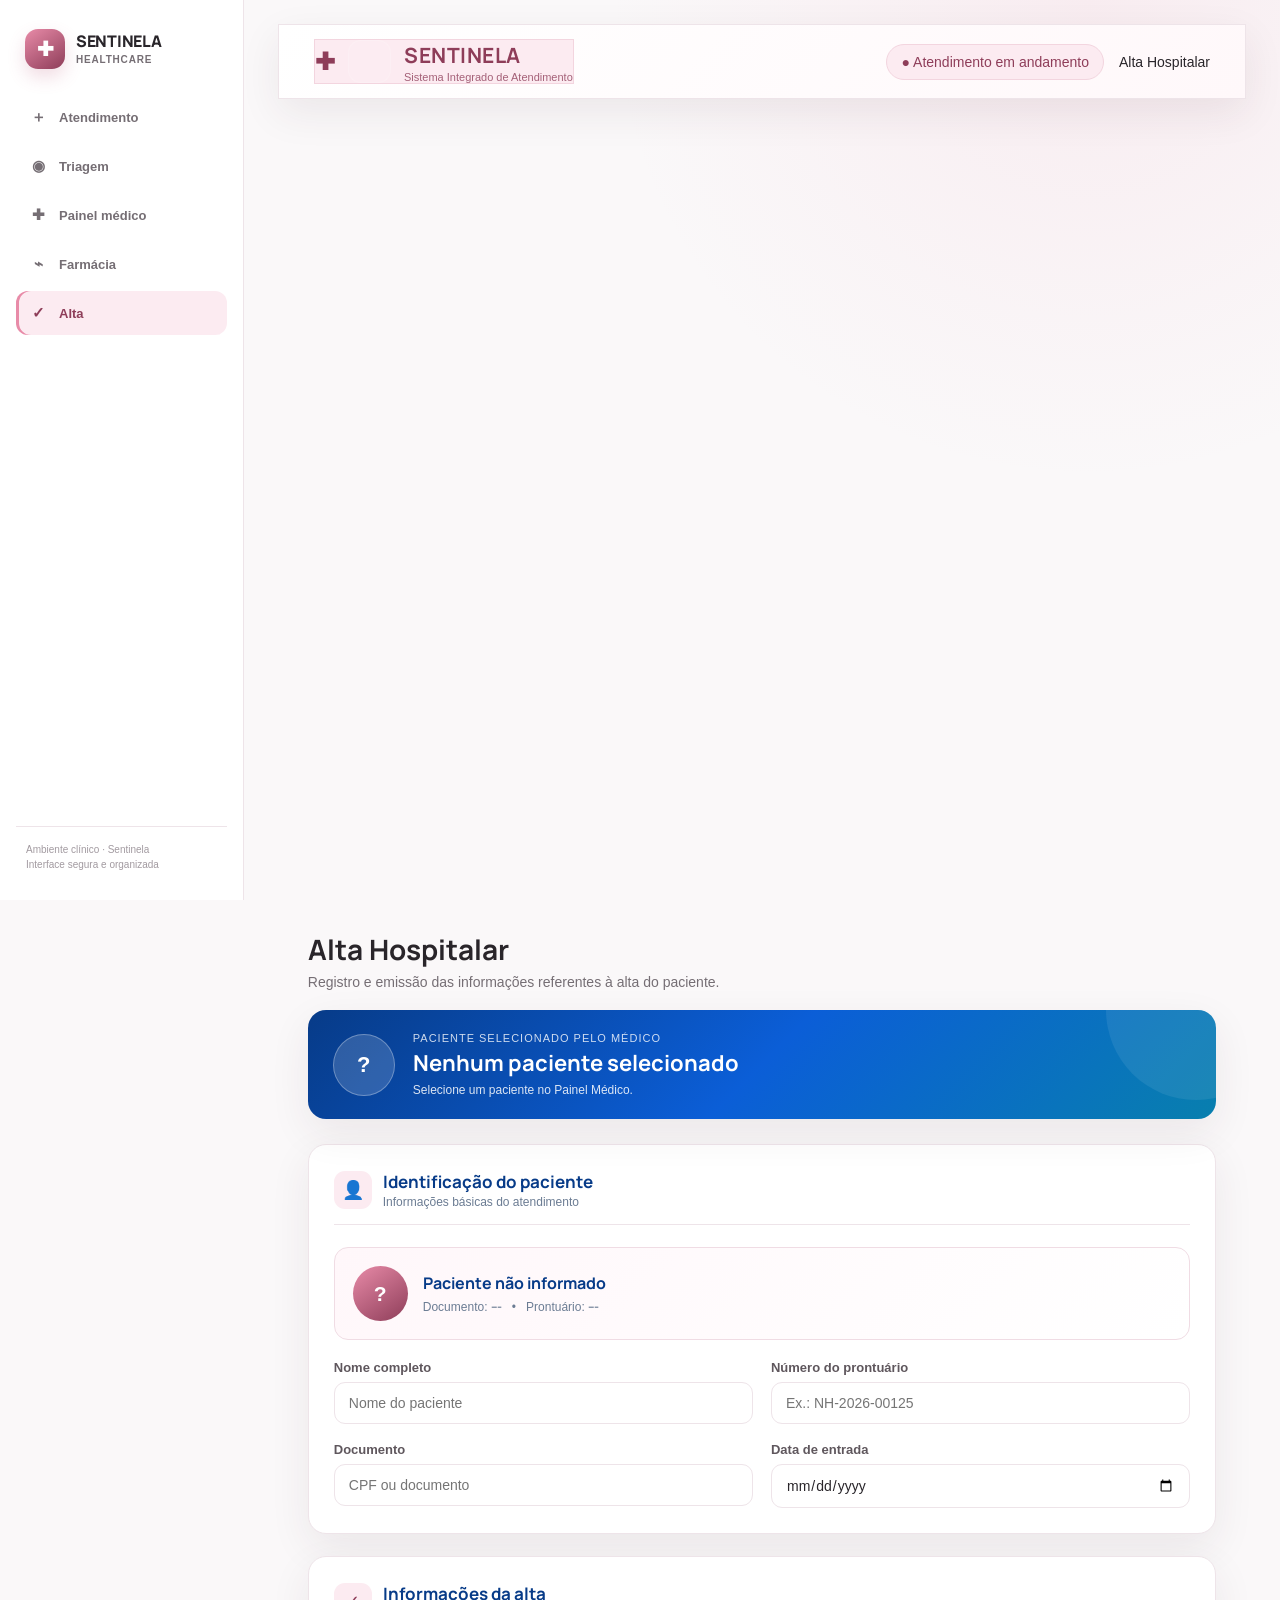
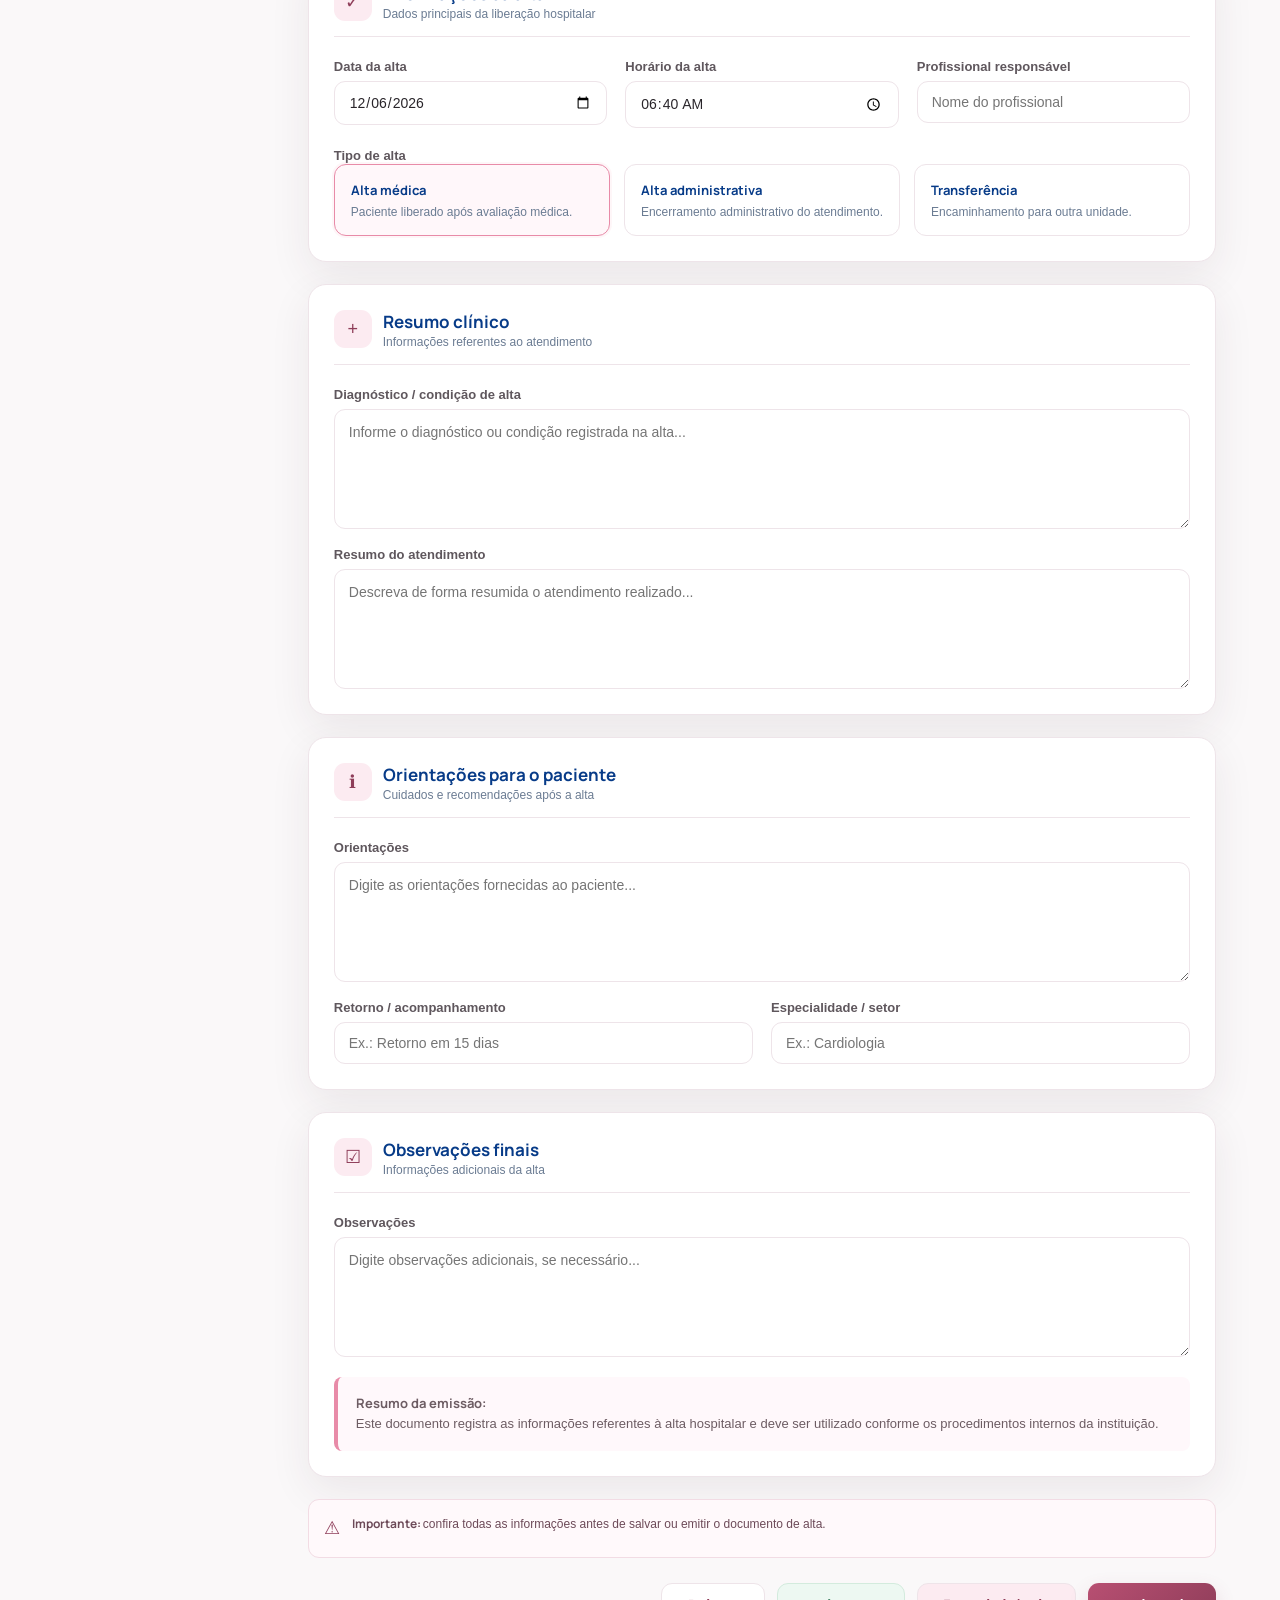
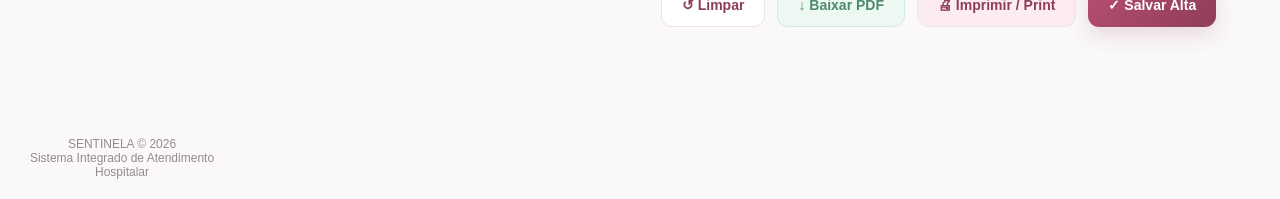
==== sentinela-main/frontend/alta.html @ 38ac0019 "Add files via upload" ====
<!DOCTYPE html>
<html lang="pt-BR">

<head>
  <meta charset="UTF-8">
  <meta name="viewport" content="width=device-width, initial-scale=1.0">

  <title>SENTINELA | Alta</title>

  <style>

    * {
      margin: 0;
      padding: 0;
      box-sizing: border-box;
      font-family: "Inter", "Segoe UI", Arial, sans-serif;
    }

    :root {
      --azul: #0b5ed7;
      --azul-escuro: #073b88;
      --azul-claro: #eaf3ff;
      --ciano: #14b8d4;
      --verde: #16a36a;
      --vermelho: #dc3545;
      --fundo: #f4f8fc;
      --branco: #ffffff;
      --texto: #243447;
      --cinza: #6b7c93;
      --borda: #dce6f0;
    }


    body {
      min-height: 100vh;
      background: var(--fundo);
      color: var(--texto);
    }


    /* =========================
       HEADER
    ========================= */

    header {

      height: 75px;

      background:
        linear-gradient(
          135deg,
          var(--azul-escuro),
          var(--azul),
          #087fae
        );

      color: white;

      display: flex;

      align-items: center;

      justify-content: space-between;

      padding: 0 35px;

      box-shadow:
        0 4px 15px
        rgba(7, 59, 136, 0.20);
    }


    .logo {

      display: flex;

      align-items: center;

      gap: 13px;
    }


    .logo-icon {

      width: 43px;
      height: 43px;

      border-radius: 13px;

      background:
        rgba(255,255,255,0.16);

      display: flex;

      align-items: center;

      justify-content: center;

      font-size: 24px;

      font-weight: bold;

      border:
        1px solid
        rgba(255,255,255,0.3);
    }


    .logo h1 {

      font-size: 21px;

      letter-spacing: .5px;
    }


    .logo span {

      display: block;

      font-size: 11px;

      opacity: .8;

      margin-top: 2px;
    }


    .header-info {

      display: flex;

      align-items: center;

      gap: 15px;

      font-size: 14px;
    }


    .status {

      background:
        rgba(255,255,255,.14);

      padding:
        9px 14px;

      border-radius: 20px;

      border:
        1px solid
        rgba(255,255,255,.2);
    }


    /* =========================
       CONTAINER
    ========================= */

    .container {

      max-width: 1250px;

      margin: 35px auto;

      padding: 0 25px;
    }


    .page-title {

      margin-bottom: 20px;
    }


    .page-title h2 {

      font-size: 28px;

      color:
        var(--azul-escuro);

      margin-bottom: 6px;
    }


    .page-title p {

      color:
        var(--cinza);

      font-size: 14px;
    }


    /* =========================
       PACIENTE SELECIONADO
    ========================= */

    .paciente-selecionado {

      position: relative;

      background:
        linear-gradient(
          135deg,
          var(--azul-escuro),
          var(--azul),
          #087fae
        );

      color: white;

      border-radius: 18px;

      padding: 22px 25px;

      margin-bottom: 25px;

      display: flex;

      align-items: center;

      gap: 18px;

      overflow: hidden;

      box-shadow:
        0 10px 25px
        rgba(7,59,136,.16);
    }


    .paciente-selecionado::after {

      content: "";

      position: absolute;

      width: 180px;
      height: 180px;

      right: -70px;
      top: -90px;

      border-radius: 50%;

      background:
        rgba(255,255,255,.08);
    }


    .paciente-avatar {

      position: relative;

      z-index: 2;

      width: 62px;
      height: 62px;

      flex-shrink: 0;

      border-radius: 50%;

      background:
        rgba(255,255,255,.16);

      border:
        1px solid
        rgba(255,255,255,.3);

      display: flex;

      align-items: center;

      justify-content: center;

      font-size: 22px;

      font-weight: 800;
    }


    .paciente-selecionado-info {

      position: relative;

      z-index: 2;
    }


    .paciente-selecionado-info small {

      display: block;

      font-size: 11px;

      text-transform: uppercase;

      letter-spacing: 1px;

      opacity: .8;

      margin-bottom: 4px;
    }


    .paciente-selecionado-info h3 {

      font-size: 22px;

      margin-bottom: 5px;
    }


    .paciente-selecionado-info p {

      font-size: 12px;

      opacity: .85;
    }


    /* =========================
       CARDS
    ========================= */

    .card {

      background:
        var(--branco);

      border-radius: 18px;

      padding: 25px;

      margin-bottom: 22px;

      border:
        1px solid
        var(--borda);

      box-shadow:
        0 8px 25px
        rgba(30, 80, 130, 0.07);
    }


    .card-title {

      display: flex;

      align-items: center;

      gap: 11px;

      margin-bottom: 22px;

      padding-bottom: 15px;

      border-bottom:
        1px solid
        var(--borda);
    }


    .card-title-icon {

      width: 38px;
      height: 38px;

      border-radius: 11px;

      background:
        var(--azul-claro);

      color:
        var(--azul);

      display: flex;

      align-items: center;

      justify-content: center;

      font-size: 18px;
    }


    .card-title h3 {

      font-size: 17px;

      color:
        var(--azul-escuro);
    }


    .card-title p {

      color:
        var(--cinza);

      font-size: 12px;

      margin-top: 2px;
    }


    /* =========================
       GRID
    ========================= */

    .grid {

      display: grid;

      grid-template-columns:
        repeat(2, 1fr);

      gap: 18px;
    }


    .grid-3 {

      display: grid;

      grid-template-columns:
        repeat(3, 1fr);

      gap: 18px;
    }


    .campo {

      display: flex;

      flex-direction: column;

      gap: 7px;
    }


    .campo.full {

      grid-column:
        1 / -1;
    }


    label {

      font-size: 13px;

      font-weight: 600;

      color:
        #40566d;
    }


    input,
    select,
    textarea {

      width: 100%;

      border:
        1px solid
        var(--borda);

      border-radius: 10px;

      padding:
        12px 14px;

      outline: none;

      font-size: 14px;

      color:
        var(--texto);

      background:
        #fbfdff;

      transition: .2s;
    }


    input:focus,
    select:focus,
    textarea:focus {

      border-color:
        var(--azul);

      box-shadow:
        0 0 0 3px
        rgba(11,94,215,.10);

      background:
        white;
    }


    textarea {

      resize: vertical;

      min-height: 120px;

      line-height: 1.5;
    }


    /* =========================
       IDENTIFICAÇÃO
    ========================= */

    .patient-highlight {

      background:
        linear-gradient(
          135deg,
          #f0f7ff,
          #f8fcff
        );

      border:
        1px solid
        #d8eaff;

      border-radius: 14px;

      padding: 18px;

      display: flex;

      align-items: center;

      gap: 15px;

      margin-bottom: 20px;
    }


    .patient-avatar {

      width: 55px;
      height: 55px;

      border-radius: 50%;

      background:
        linear-gradient(
          135deg,
          var(--azul),
          var(--ciano)
        );

      color: white;

      display: flex;

      align-items: center;

      justify-content: center;

      font-size: 21px;

      font-weight: bold;

      flex-shrink: 0;
    }


    .patient-info h4 {

      color:
        var(--azul-escuro);

      font-size: 16px;

      margin-bottom: 3px;
    }


    .patient-info span {

      color:
        var(--cinza);

      font-size: 12px;
    }


    /* =========================
       TIPO DE ALTA
    ========================= */

    .alta-options {

      display: grid;

      grid-template-columns:
        repeat(3, 1fr);

      gap: 14px;
    }


    .alta-option {

      position: relative;
    }


    .alta-option input {

      display: none;
    }


    .alta-option label {

      display: block;

      border:
        1px solid
        var(--borda);

      border-radius: 12px;

      padding: 16px;

      cursor: pointer;

      transition: .2s;

      background: white;
    }


    .alta-option label strong {

      display: block;

      color:
        var(--azul-escuro);

      margin-bottom: 5px;
    }


    .alta-option label span {

      font-size: 12px;

      color:
        var(--cinza);

      font-weight: normal;
    }


    .alta-option input:checked + label {

      border-color:
        var(--azul);

      background:
        var(--azul-claro);

      box-shadow:
        0 0 0 2px
        rgba(11,94,215,.08);
    }


    /* =========================
       RESUMO
    ========================= */

    .resumo-box {

      background:
        #f8fbff;

      border-left:
        4px solid
        var(--ciano);

      padding:
        16px 18px;

      border-radius: 8px;

      margin-top: 20px;

      color:
        #52677c;

      font-size: 13px;

      line-height: 1.6;
    }


    /* =========================
       BOTÕES
    ========================= */

    .acoes {

      display: flex;

      justify-content: flex-end;

      gap: 12px;

      margin-top: 25px;

      margin-bottom: 40px;
    }


    button {

      border: none;

      cursor: pointer;

      border-radius: 10px;

      padding:
        13px 20px;

      font-size: 14px;

      font-weight: 600;

      transition: .2s;

      display: flex;

      align-items: center;

      gap: 8px;
    }


    button:hover {

      transform:
        translateY(-1px);
    }


    .btn-secondary {

      background:
        white;

      color:
        var(--azul-escuro);

      border:
        1px solid
        var(--borda);
    }


    .btn-pdf {

      background:
        #eaf8f2;

      color:
        var(--verde);

      border:
        1px solid
        #cceede;
    }


    .btn-print {

      background:
        #eef6ff;

      color:
        var(--azul);

      border:
        1px solid
        #d6e8ff;
    }


    .btn-save {

      background:
        linear-gradient(
          135deg,
          var(--azul),
          var(--azul-escuro)
        );

      color:
        white;

      box-shadow:
        0 5px 15px
        rgba(11,94,215,.2);
    }


    /* =========================
       AVISO
    ========================= */

    .aviso {

      display: flex;

      align-items: flex-start;

      gap: 12px;

      background:
        #fff9e8;

      border:
        1px solid
        #f3e1a5;

      padding: 15px;

      border-radius: 11px;

      color:
        #725d1d;

      font-size: 12px;

      line-height: 1.5;
    }


    .aviso-icon {

      font-size: 18px;
    }


    /* =========================
       RODAPÉ
    ========================= */

    footer {

      text-align: center;

      color:
        #8495a7;

      font-size: 12px;

      padding: 20px;
    }


    /* =========================
       TOAST
    ========================= */

    .toast {

      position: fixed;

      right: 25px;

      bottom: 25px;

      background:
        var(--verde);

      color: white;

      padding:
        14px 20px;

      border-radius: 10px;

      box-shadow:
        0 8px 25px
        rgba(0,0,0,.15);

      transform:
        translateY(100px);

      opacity: 0;

      transition: .3s;

      z-index: 1000;
    }


    .toast.show {

      transform:
        translateY(0);

      opacity: 1;
    }


    /* =========================
       RESPONSIVO
    ========================= */

    @media (max-width: 800px) {

      header {

        padding:
          0 18px;
      }


      .header-info {

        display: none;
      }


      .grid,
      .grid-3,
      .alta-options {

        grid-template-columns:
          1fr;
      }


      .acoes {

        flex-direction: column;
      }


      button {

        justify-content: center;
      }


      .container {

        padding:
          0 15px;

        margin-top:
          25px;
      }


      .paciente-selecionado {

        padding:
          18px;
      }


      .paciente-selecionado-info h3 {

        font-size: 18px;
      }

    }


    /* =========================
       IMPRESSÃO
    ========================= */

    @media print {

      body {

        background:
          white;
      }


      header {

        background:
          white !important;

        color:
          black;

        box-shadow:
          none;

        border-bottom:
          2px solid #ddd;
      }


      .logo-icon {

        color:
          black;

        border-color:
          #ddd;
      }


      .header-info,
      .acoes,
      footer,
      .aviso {

        display:
          none !important;
      }


      .container {

        max-width:
          100%;

        margin:
          15px;

        padding:
          0;
      }


      .paciente-selecionado {

        color:
          black;

        background:
          white;

        border:
          2px solid #ddd;

        box-shadow:
          none;
      }


      .paciente-selecionado::after {

        display:
          none;
      }


      .paciente-avatar {

        color:
          black;

        background:
          white;

        border:
          1px solid #ccc;
      }


      .paciente-selecionado-info h3 {

        color:
          black;
      }


      .card {

        box-shadow:
          none;

        border:
          1px solid #ccc;

        break-inside:
          avoid;
      }


      input,
      select,
      textarea {

        border:
          none;

        background:
          white;

        padding-left:
          0;
      }


      textarea {

        min-height:
          80px;
      }


      .page-title h2 {

        color:
          black;
      }

    }

  </style>

  <link rel="stylesheet" href="css/sentinela.css">
  <link rel="icon" type="image/svg+xml" href="img/sentinela-logo.svg">
</head>


<body class="app-page">

<aside class="sentinela-sidebar" aria-label="Navegação principal">
  <div class="sentinela-brand">
    <div class="sentinela-mark">✚</div>
    <div><strong>SENTINELA</strong><span>Healthcare</span></div>
  </div>
  <nav class="sentinela-nav">
    <a href="atendimento.html" class=""><span class="nav-icon">＋</span><span>Atendimento</span></a>
    <a href="triagem.html" class=""><span class="nav-icon">◉</span><span>Triagem</span></a>
    <a href="medico.html" class=""><span class="nav-icon">✚</span><span>Painel médico</span></a>
    <a href="medicacoes.html" class=""><span class="nav-icon">⌁</span><span>Farmácia</span></a>
    <a href="alta.html" class="active"><span class="nav-icon">✓</span><span>Alta</span></a>
  </nav>
  <div class="sentinela-side-footer">Ambiente clínico · Sentinela<br>Interface segura e organizada</div>
</aside>



  <!-- =========================
       HEADER
  ========================= -->

  <header>

    <div class="logo">

      <div class="logo-icon" aria-label="Sentinela"></div>

      <div>

        <h1>
          SENTINELA
        </h1>

        <span>
          Sistema Integrado de Atendimento
        </span>

      </div>

    </div>


    <div class="header-info">

      <div class="status">
        ● Atendimento em andamento
      </div>

      <span>
        Alta Hospitalar
      </span>

    </div>

  </header>



  <main class="container">


    <!-- =========================
         TÍTULO
    ========================= -->

    <div class="page-title">

      <h2>
        Alta Hospitalar
      </h2>

      <p>
        Registro e emissão das informações referentes à alta do paciente.
      </p>

    </div>



    <!-- =========================
         PACIENTE ESCOLHIDO PELO MÉDICO
    ========================= -->

    <section class="paciente-selecionado">

      <div
        class="paciente-avatar"
        id="avatarPaciente"
      >
        ?
      </div>


      <div class="paciente-selecionado-info">

        <small>
          Paciente selecionado pelo médico
        </small>

        <h3 id="nomePacienteTopo">
          Nenhum paciente selecionado
        </h3>

        <p id="infoPacienteTopo">
          Selecione um paciente no Painel Médico.
        </p>

      </div>

    </section>



    <!-- =========================
         IDENTIFICAÇÃO
    ========================= -->

    <section class="card">

      <div class="card-title">

        <div class="card-title-icon">
          👤
        </div>

        <div>

          <h3>
            Identificação do paciente
          </h3>

          <p>
            Informações básicas do atendimento
          </p>

        </div>

      </div>



      <div class="patient-highlight">

        <div
          class="patient-avatar"
          id="avatarPaciente2"
        >
          ?
        </div>


        <div class="patient-info">

          <h4 id="nomePacienteDisplay">
            Paciente não informado
          </h4>

          <span>

            Documento:
            <strong id="documentoDisplay">
              ---
            </strong>

            &nbsp; • &nbsp;

            Prontuário:
            <strong id="prontuarioDisplay">
              ---
            </strong>

          </span>

        </div>

      </div>



      <div class="grid">


        <div class="campo">

          <label for="nomePaciente">
            Nome completo
          </label>

          <input
            type="text"
            id="nomePaciente"
            placeholder="Nome do paciente"
            oninput="atualizarPaciente()"
          >

        </div>



        <div class="campo">

          <label for="prontuario">
            Número do prontuário
          </label>

          <input
            type="text"
            id="prontuario"
            placeholder="Ex.: NH-2026-00125"
            oninput="atualizarPaciente()"
          >

        </div>



        <div class="campo">

          <label for="documento">
            Documento
          </label>

          <input
            type="text"
            id="documento"
            placeholder="CPF ou documento"
            oninput="atualizarPaciente()"
          >

        </div>



        <div class="campo">

          <label for="dataEntrada">
            Data de entrada
          </label>

          <input
            type="date"
            id="dataEntrada"
          >

        </div>

      </div>

    </section>



    <!-- =========================
         DADOS DA ALTA
    ========================= -->

    <section class="card">

      <div class="card-title">

        <div class="card-title-icon">
          ✓
        </div>

        <div>

          <h3>
            Informações da alta
          </h3>

          <p>
            Dados principais da liberação hospitalar
          </p>

        </div>

      </div>



      <div class="grid-3">


        <div class="campo">

          <label for="dataAlta">
            Data da alta
          </label>

          <input
            type="date"
            id="dataAlta"
          >

        </div>



        <div class="campo">

          <label for="horaAlta">
            Horário da alta
          </label>

          <input
            type="time"
            id="horaAlta"
          >

        </div>



        <div class="campo">

          <label for="profissional">
            Profissional responsável
          </label>

          <input
            type="text"
            id="profissional"
            placeholder="Nome do profissional"
          >

        </div>

      </div>



      <br>


      <label>
        Tipo de alta
      </label>


      <div class="alta-options">


        <div class="alta-option">

          <input
            type="radio"
            name="tipoAlta"
            id="altaNormal"
            value="Alta médica"
            checked
          >

          <label for="altaNormal">

            <strong>
              Alta médica
            </strong>

            <span>
              Paciente liberado após avaliação médica.
            </span>

          </label>

        </div>



        <div class="alta-option">

          <input
            type="radio"
            name="tipoAlta"
            id="altaAdministrativa"
            value="Alta administrativa"
          >

          <label for="altaAdministrativa">

            <strong>
              Alta administrativa
            </strong>

            <span>
              Encerramento administrativo do atendimento.
            </span>

          </label>

        </div>



        <div class="alta-option">

          <input
            type="radio"
            name="tipoAlta"
            id="altaTransferencia"
            value="Transferência"
          >

          <label for="altaTransferencia">

            <strong>
              Transferência
            </strong>

            <span>
              Encaminhamento para outra unidade.
            </span>

          </label>

        </div>

      </div>

    </section>



    <!-- =========================
         RESUMO CLÍNICO
    ========================= -->

    <section class="card">

      <div class="card-title">

        <div class="card-title-icon">
          +
        </div>

        <div>

          <h3>
            Resumo clínico
          </h3>

          <p>
            Informações referentes ao atendimento
          </p>

        </div>

      </div>



      <div class="grid">


        <div class="campo full">

          <label for="diagnostico">
            Diagnóstico / condição de alta
          </label>

          <textarea
            id="diagnostico"
            placeholder="Informe o diagnóstico ou condição registrada na alta..."
          ></textarea>

        </div>



        <div class="campo full">

          <label for="resumo">
            Resumo do atendimento
          </label>

          <textarea
            id="resumo"
            placeholder="Descreva de forma resumida o atendimento realizado..."
          ></textarea>

        </div>

      </div>

    </section>



    <!-- =========================
         ORIENTAÇÕES
    ========================= -->

    <section class="card">

      <div class="card-title">

        <div class="card-title-icon">
          ℹ
        </div>

        <div>

          <h3>
            Orientações para o paciente
          </h3>

          <p>
            Cuidados e recomendações após a alta
          </p>

        </div>

      </div>



      <div class="grid">


        <div class="campo full">

          <label for="orientacoes">
            Orientações
          </label>

          <textarea
            id="orientacoes"
            placeholder="Digite as orientações fornecidas ao paciente..."
          ></textarea>

        </div>



        <div class="campo">

          <label for="retorno">
            Retorno / acompanhamento
          </label>

          <input
            type="text"
            id="retorno"
            placeholder="Ex.: Retorno em 15 dias"
          >

        </div>



        <div class="campo">

          <label for="especialidade">
            Especialidade / setor
          </label>

          <input
            type="text"
            id="especialidade"
            placeholder="Ex.: Cardiologia"
          >

        </div>

      </div>

    </section>



    <!-- =========================
         OBSERVAÇÕES
    ========================= -->

    <section class="card">

      <div class="card-title">

        <div class="card-title-icon">
          ☑
        </div>

        <div>

          <h3>
            Observações finais
          </h3>

          <p>
            Informações adicionais da alta
          </p>

        </div>

      </div>



      <div class="campo">

        <label for="observacoes">
          Observações
        </label>

        <textarea
          id="observacoes"
          placeholder="Digite observações adicionais, se necessário..."
        ></textarea>

      </div>



      <div class="resumo-box">

        <strong>
          Resumo da emissão:
        </strong>

        <br>

        Este documento registra as informações referentes à alta
        hospitalar e deve ser utilizado conforme os procedimentos
        internos da instituição.

      </div>

    </section>



    <!-- =========================
         AVISO
    ========================= -->

    <div class="aviso">

      <div class="aviso-icon">
        ⚠
      </div>

      <div>

        <strong>
          Importante:
        </strong>

        confira todas as informações antes de salvar ou emitir
        o documento de alta.

      </div>

    </div>



    <!-- =========================
         BOTÕES
    ========================= -->

    <div class="acoes">

      <button
        class="btn-secondary"
        onclick="limparFormulario()"
      >
        ↺ Limpar
      </button>


      <button
        class="btn-pdf"
        onclick="baixarPDF()"
      >
        ↓ Baixar PDF
      </button>


      <button
        class="btn-print"
        onclick="imprimirAlta()"
      >
        🖨 Imprimir / Print
      </button>


      <button
        class="btn-save"
        onclick="salvarAlta()"
      >
        ✓ Salvar Alta
      </button>

    </div>

  </main>



  <footer>

    SENTINELA © 2026

    <br>

    Sistema Integrado de Atendimento Hospitalar

  </footer>



  <!-- TOAST -->

  <div
    class="toast"
    id="toast"
  >
    ✓ Alta salva com sucesso!
  </div>



  <script>

    /* ==================================================
       CARREGAR PACIENTE ESCOLHIDO PELO MÉDICO
    ================================================== */

    function carregarPacienteSelecionado() {

      const dados =
        localStorage.getItem(
          "pacienteAlta"
        );


      /*
        Se não existir paciente selecionado,
        mantém a página normal.
      */

      if (!dados) {

        console.log(
          "Nenhum paciente foi selecionado no Painel Médico."
        );

        return;

      }


      try {

        const paciente =
          JSON.parse(dados);


        console.log(
          "Paciente recebido:",
          paciente
        );


        /*
          ACEITA VÁRIOS NOMES DE CAMPO
          PARA FUNCIONAR COM SUA API.
        */

        const nome =
          paciente.nome ||
          paciente.paciente ||
          paciente.nomePaciente ||
          "Paciente não informado";


        const documento =
          paciente.documento ||
          paciente.cpf ||
          "";


        const prontuario =
          paciente.prontuario ||
          paciente.id ||
          "";


        const alergia =
          paciente.alergia ||
          "";


        const sintoma =
          paciente.sintoma ||
          paciente.sintomas ||
          "";


        const diagnostico =
          paciente.diagnostico ||
          "";


        const observacao =
          paciente.observacao ||
          paciente.observacoes ||
          "";


        /*
          NOME NO TOPO
        */

        document.getElementById(
          "nomePacienteTopo"
        ).textContent =
          nome;


        /*
          INFORMAÇÕES EXTRAS NO TOPO
        */

        let infoTopo =
          "Paciente selecionado pelo Painel Médico";


        if (prontuario) {

          infoTopo +=
            " • Prontuário: " +
            prontuario;

        }


        document.getElementById(
          "infoPacienteTopo"
        ).textContent =
          infoTopo;


        /*
          GERA INICIAIS DO PACIENTE
        */

        const partesNome =
          nome
            .trim()
            .split(/\s+/);


        let iniciais = "?";


        if (partesNome.length >= 2) {

          iniciais =
            (
              partesNome[0][0] +
              partesNome[
                partesNome.length - 1
              ][0]
            ).toUpperCase();

        }

        else if (
          partesNome.length === 1 &&
          partesNome[0]
        ) {

          iniciais =
            partesNome[0][0]
              .toUpperCase();

        }


        document.getElementById(
          "avatarPaciente"
        ).textContent =
          iniciais;


        document.getElementById(
          "avatarPaciente2"
        ).textContent =
          iniciais;


        /*
          PREENCHER NOME
        */

        document.getElementById(
          "nomePaciente"
        ).value =
          nome;


        /*
          PREENCHER DOCUMENTO
        */

        document.getElementById(
          "documento"
        ).value =
          documento;


        /*
          PREENCHER PRONTUÁRIO
        */

        document.getElementById(
          "prontuario"
        ).value =
          prontuario;


        /*
          ATUALIZA CARD
        */

        atualizarPaciente();


        /*
          SE EXISTIR DIAGNÓSTICO
          NA TRIAGEM, COLOCA NO CAMPO.
        */

        if (diagnostico) {

          document.getElementById(
            "diagnostico"
          ).value =
            diagnostico;

        }


        /*
          SE EXISTIR OBSERVAÇÃO
          NA TRIAGEM, COLOCA NO RESUMO.
        */

        if (observacao) {

          document.getElementById(
            "resumo"
          ).value =
            observacao;

        }


        /*
          MOSTRA ALERTA DE ALERGIA
          NO CAMPO DE OBSERVAÇÕES.
        */

        if (alergia) {

          document.getElementById(
            "observacoes"
          ).value =
            "Alergia registrada: " +
            alergia;

        }


        /*
          Se houver sintoma e não houver
          resumo, coloca o sintoma no resumo.
        */

        if (
          sintoma &&
          !observacao
        ) {

          document.getElementById(
            "resumo"
          ).value =
            "Sintoma registrado na triagem: " +
            sintoma;

        }

      }

      catch (erro) {

        console.error(
          "Erro ao carregar paciente:",
          erro
        );

      }

    }



    /* ==================================================
       ATUALIZAR CARD
    ================================================== */

    function atualizarPaciente() {

      const nome =
        document.getElementById(
          "nomePaciente"
        ).value;


      const documento =
        document.getElementById(
          "documento"
        ).value;


      const prontuario =
        document.getElementById(
          "prontuario"
        ).value;


      document.getElementById(
        "nomePacienteDisplay"
      ).textContent =
        nome ||
        "Paciente não informado";


      document.getElementById(
        "documentoDisplay"
      ).textContent =
        documento ||
        "---";


      document.getElementById(
        "prontuarioDisplay"
      ).textContent =
        prontuario ||
        "---";


      document.getElementById(
        "nomePacienteTopo"
      ).textContent =
        nome ||
        "Nenhum paciente selecionado";

    }



    /* ==================================================
       SALVAR ALTA
    ================================================== */

    function salvarAlta() {

      const nome =
        document.getElementById(
          "nomePaciente"
        ).value.trim();


      if (!nome) {

        alert(
          "Nenhum paciente foi selecionado."
        );

        return;

      }


      const dadosAlta = {

        paciente:
          document.getElementById(
            "nomePaciente"
          ).value,

        prontuario:
          document.getElementById(
            "prontuario"
          ).value,

        documento:
          document.getElementById(
            "documento"
          ).value,

        dataEntrada:
          document.getElementById(
            "dataEntrada"
          ).value,

        dataAlta:
          document.getElementById(
            "dataAlta"
          ).value,

        horaAlta:
          document.getElementById(
            "horaAlta"
          ).value,

        profissional:
          document.getElementById(
            "profissional"
          ).value,

        tipoAlta:
          document.querySelector(
            'input[name="tipoAlta"]:checked'
          )?.value,

        diagnostico:
          document.getElementById(
            "diagnostico"
          ).value,

        resumo:
          document.getElementById(
            "resumo"
          ).value,

        orientacoes:
          document.getElementById(
            "orientacoes"
          ).value,

        retorno:
          document.getElementById(
            "retorno"
          ).value,

        especialidade:
          document.getElementById(
            "especialidade"
          ).value,

        observacoes:
          document.getElementById(
            "observacoes"
          ).value,

        dataRegistro:
          new Date()
            .toLocaleString(
              "pt-BR"
            )

      };


      localStorage.setItem(
        "nexoraAlta",
        JSON.stringify(
          dadosAlta
        )
      );


      mostrarToast(
        "✓ Alta salva com sucesso!"
      );

    }



    /* ==================================================
       CARREGAR ALTA SALVA
    ================================================== */

    function carregarAlta() {

      const dados =
        localStorage.getItem(
          "nexoraAlta"
        );


      if (!dados) return;


      try {

        const alta =
          JSON.parse(dados);


        document.getElementById(
          "nomePaciente"
        ).value =
          alta.paciente || "";


        document.getElementById(
          "prontuario"
        ).value =
          alta.prontuario || "";


        document.getElementById(
          "documento"
        ).value =
          alta.documento || "";


        document.getElementById(
          "dataEntrada"
        ).value =
          alta.dataEntrada || "";


        document.getElementById(
          "dataAlta"
        ).value =
          alta.dataAlta || "";


        document.getElementById(
          "horaAlta"
        ).value =
          alta.horaAlta || "";


        document.getElementById(
          "profissional"
        ).value =
          alta.profissional || "";


        document.getElementById(
          "diagnostico"
        ).value =
          alta.diagnostico || "";


        document.getElementById(
          "resumo"
        ).value =
          alta.resumo || "";


        document.getElementById(
          "orientacoes"
        ).value =
          alta.orientacoes || "";


        document.getElementById(
          "retorno"
        ).value =
          alta.retorno || "";


        document.getElementById(
          "especialidade"
        ).value =
          alta.especialidade || "";


        document.getElementById(
          "observacoes"
        ).value =
          alta.observacoes || "";


        const tipo =
          document.querySelector(
            `input[name="tipoAlta"][value="${alta.tipoAlta}"]`
          );


        if (tipo) {

          tipo.checked = true;

        }


        atualizarPaciente();

      }

      catch (erro) {

        console.error(
          "Erro ao carregar alta:",
          erro
        );

      }

    }



    /* ==================================================
       PDF
    ================================================== */

    function baixarPDF() {

      const nome =
        document.getElementById(
          "nomePaciente"
        ).value.trim();


      if (!nome) {

        alert(
          "Selecione um paciente antes de gerar o PDF."
        );

        return;

      }


      window.print();

    }



    /* ==================================================
       IMPRIMIR
    ================================================== */

    function imprimirAlta() {

      window.print();

    }



    /* ==================================================
       LIMPAR FORMULÁRIO
    ================================================== */

    function limparFormulario() {

      const confirmar =
        confirm(
          "Deseja realmente limpar os dados da alta?"
        );


      if (!confirmar) return;


      document.querySelectorAll(
        "input, textarea"
      ).forEach(
        campo => {

          if (
            campo.type !== "radio" &&
            campo.type !== "checkbox"
          ) {

            campo.value = "";

          }

        }
      );


      document.getElementById(
        "altaNormal"
      ).checked = true;


      localStorage.removeItem(
        "nexoraAlta"
      );


      atualizarPaciente();

    }



    /* ==================================================
       TOAST
    ================================================== */

    function mostrarToast(
      mensagem
    ) {

      const toast =
        document.getElementById(
          "toast"
        );


      toast.textContent =
        mensagem;


      toast.classList.add(
        "show"
      );


      setTimeout(
        () => {

          toast.classList.remove(
            "show"
          );

        },
        3000
      );

    }



    /* ==================================================
       DATA E HORA AUTOMÁTICAS
    ================================================== */

    function configurarDataHora() {

      const agora =
        new Date();


      const ano =
        agora.getFullYear();


      const mes =
        String(
          agora.getMonth() + 1
        ).padStart(
          2,
          "0"
        );


      const dia =
        String(
          agora.getDate()
        ).padStart(
          2,
          "0"
        );


      const hora =
        String(
          agora.getHours()
        ).padStart(
          2,
          "0"
        );


      const minuto =
        String(
          agora.getMinutes()
        ).padStart(
          2,
          "0"
        );


      document.getElementById(
        "dataAlta"
      ).value =
        `${ano}-${mes}-${dia}`;


      document.getElementById(
        "horaAlta"
      ).value =
        `${hora}:${minuto}`;

    }



    /* ==================================================
       INICIALIZAÇÃO
    ================================================== */

    window.addEventListener(
      "DOMContentLoaded",
      () => {

        /*
          Primeiro carrega o paciente
          escolhido pelo médico.
        */

        carregarPacienteSelecionado();


        /*
          Depois carrega uma alta salva,
          caso exista.
        */

        if (
          !localStorage.getItem(
            "pacienteAlta"
          )
        ) {

          carregarAlta();

        }


        /*
          Data e hora atuais.
        */

        if (
          !document.getElementById(
            "dataAlta"
          ).value
        ) {

          configurarDataHora();

        }


        atualizarPaciente();

      }
    );

  </script>

</body>

</html>
---- sentinela-main/frontend/css/sentinela.css ----
@import url('https://fonts.googleapis.com/css2?family=DM+Sans:wght@400;500;600;700&family=Manrope:wght@600;700;800&display=swap');

:root{
  --sakura:#e88ba8;
  --sakura-soft:#fcebf1;
  --sakura-pale:#fff7fa;
  --sakura-deep:#b84f72;
  --wine:#8e3d59;
  --ink:#29252a;
  --muted:#756e74;
  --bg:#faf8f9;
  --white:#fff;
  --clinical:#76b89b;
  --danger:#d86c78;
  --border:#eee4e9;
  --shadow:0 14px 40px rgba(67,36,48,.08);
  --shadow-sm:0 6px 20px rgba(67,36,48,.06);
  --radius:18px;
  --radius-sm:12px;
  --transition:180ms ease;
}

html{scroll-behavior:smooth}
body{
  font-family:'DM Sans','Segoe UI',Arial,sans-serif !important;
  color:var(--ink) !important;
  background:
    radial-gradient(circle at 100% 0, rgba(232,139,168,.10), transparent 28rem),
    radial-gradient(circle at 0 100%, rgba(118,184,155,.07), transparent 24rem),
    var(--bg) !important;
}
h1,h2,h3,h4,strong,.marca,.page-title h2,.login-header h2{
  font-family:'Manrope','DM Sans','Segoe UI',sans-serif !important;
}
button,input,select,textarea{font-family:inherit !important}
button{transition:transform var(--transition),box-shadow var(--transition),background var(--transition),border-color var(--transition)!important}
button:focus-visible,input:focus-visible,select:focus-visible,textarea:focus-visible,a:focus-visible{
  outline:3px solid rgba(232,139,168,.28)!important;
  outline-offset:2px!important;
}

/* ---------- reusable logo treatment ---------- */
.logo-icon,.logo-grande,.icone,.logo,.recurso-icon{
  position:relative;
}
.logo-icon::before,.logo-grande::before,.icone::before,.logo::before,.recurso-icon::before{
  content:'✚';
  display:flex;
  align-items:center;
  justify-content:center;
  color:var(--wine);
  font-weight:800;
}
.logo-icon,.logo-grande{font-size:0!important}
.logo-icon::before,.logo-grande::before{font-size:24px}
.recurso-icon{font-size:0!important}
.recurso-icon::before{font-size:14px}
.icone::before{font-size:24px}
.logo::before{font-size:24px}


.logo-icon,.logo-grande{
  background-image:url("../img/sentinela-logo.svg")!important;
  background-repeat:no-repeat!important;
  background-position:center!important;
  background-size:contain!important;
}
.logo-icon::before,.logo-grande::before{display:none!important}
.cabecalho .icone,.topo .logo{
  background-image:url("../img/sentinela-logo.svg")!important;
  background-repeat:no-repeat!important;
  background-position:center!important;
  background-size:58%!important;
}
.cabecalho .icone::before,.topo .logo::before{display:none!important}
.sentinela-mark{
  background-image:url("../img/sentinela-logo.svg");
  background-repeat:no-repeat;
  background-position:center;
  background-size:78%;
  font-size:0;
}

/* ---------- application shell / sidebar ---------- */
body.app-page{
  min-height:100vh;
  display:grid;
  grid-template-columns:244px minmax(0,1fr);
  align-items:stretch;
  background:
    radial-gradient(circle at 85% 0, rgba(232,139,168,.11), transparent 30rem),
    var(--bg)!important;
}
.sentinela-sidebar{
  position:sticky;
  top:0;
  height:100vh;
  z-index:50;
  padding:24px 16px;
  display:flex;
  flex-direction:column;
  background:rgba(255,255,255,.90);
  backdrop-filter:blur(18px);
  border-right:1px solid var(--border);
}
.sentinela-brand{
  display:flex;align-items:center;gap:11px;
  padding:5px 9px 26px;
}
.sentinela-mark{
  width:40px;height:40px;flex:0 0 40px;
  border-radius:13px;
  display:grid;place-items:center;
  color:#fff;
  background:linear-gradient(145deg,var(--sakura),var(--wine));
  box-shadow:0 8px 18px rgba(184,79,114,.20);
  font-size:20px;font-weight:800;
}
.sentinela-brand strong{display:block;font:800 16px/1 'Manrope',sans-serif;letter-spacing:-.3px}
.sentinela-brand span{display:block;margin-top:5px;color:var(--muted);font-size:10px;font-weight:600;letter-spacing:.08em;text-transform:uppercase}
.sentinela-nav{display:flex;flex-direction:column;gap:5px}
.sentinela-nav a{
  display:flex;align-items:center;gap:11px;
  min-height:44px;padding:0 12px;
  border-radius:12px;
  color:var(--muted)!important;
  text-decoration:none!important;
  font-size:13px;font-weight:600;
  transition:all var(--transition);
}
.sentinela-nav a:hover{background:var(--sakura-pale);color:var(--wine)!important;transform:translateX(2px)}
.sentinela-nav a.active{background:var(--sakura-soft);color:var(--wine)!important;box-shadow:inset 3px 0 0 var(--sakura)}
.sentinela-nav .nav-icon{width:20px;text-align:center;font-size:15px}
.sentinela-side-footer{margin-top:auto;padding:15px 10px 4px;color:#a29aa0;font-size:10px;line-height:1.5;border-top:1px solid var(--border)}
body.app-page > .container,
body.app-page > .dashboard,
body.app-page > .topo,
body.app-page > .formulario,
body.app-page > header{
  grid-column:2;
}
body.app-page > .container{width:auto!important;max-width:1180px!important;margin:0 auto!important;padding:30px 34px 50px!important}
body.app-page > .topo{
  margin:24px 34px 0!important;
  border-radius:20px!important;
}
body.app-page > .dashboard{padding:0 34px 40px!important;max-width:1250px;margin:0 auto;width:100%;box-sizing:border-box}
body.app-page > .formulario{max-width:850px!important;margin:30px auto!important}
body.app-page > header:not(.topo){margin:24px 34px 0!important}

/* ---------- global panels/cards ---------- */
.card,.secao,.paciente-selecionado,.barra,.lista > .card{
  border-color:var(--border)!important;
  box-shadow:var(--shadow)!important;
}
.card{border-radius:var(--radius)!important}
.card:hover{transform:translateY(-2px)!important;box-shadow:0 18px 46px rgba(67,36,48,.10)!important}
.card::before{background:linear-gradient(180deg,var(--sakura),var(--wine))!important}
label{color:#5f575d!important}
input,select,textarea{
  color:var(--ink)!important;
  background:#fff!important;
  border-color:var(--border)!important;
  border-radius:11px!important;
  box-shadow:none!important;
}
input:focus,select:focus,textarea:focus{
  border-color:var(--sakura)!important;
  box-shadow:0 0 0 4px rgba(232,139,168,.12)!important;
}
button,.botao-principal,.btn-save,.botao-login{
  border-radius:11px!important;
  background:linear-gradient(135deg,var(--sakura-deep),var(--wine))!important;
  color:#fff!important;
  box-shadow:0 8px 20px rgba(142,61,89,.16)!important;
}
button:hover,.botao-principal:hover,.btn-save:hover,.botao-login:hover{
  transform:translateY(-1px)!important;
  box-shadow:0 12px 25px rgba(142,61,89,.20)!important;
}
.status{
  background:var(--sakura-soft)!important;
  color:var(--wine)!important;
  border-color:#f3d5df!important;
}
footer{color:#948b91!important}

/* ---------- login ---------- */
.login-wrapper{
  min-height:100vh!important;
  background:
    radial-gradient(circle at 12% 10%,rgba(232,139,168,.16),transparent 28%),
    radial-gradient(circle at 90% 90%,rgba(118,184,155,.11),transparent 25%),
    var(--bg)!important;
}
.painel-esquerdo{
  background:
    linear-gradient(145deg,rgba(142,61,89,.97),rgba(184,79,114,.94)),
    var(--wine)!important;
}
.logo-grande{
  background:rgba(255,255,255,.14)!important;
  border-color:rgba(255,255,255,.22)!important;
  box-shadow:0 12px 30px rgba(62,20,34,.18)!important;
}
.logo-grande::before{color:#fff}
.painel-esquerdo h1{letter-spacing:-1.5px!important}
.painel-esquerdo h1 span{color:#f9c4d4!important}
.recurso{border-color:rgba(255,255,255,.15)!important;background:rgba(255,255,255,.08)!important}
.recurso-icon{background:rgba(255,255,255,.14)!important}
.painel-login{
  background:rgba(255,255,255,.92)!important;
  box-shadow:-15px 0 50px rgba(67,36,48,.06)!important;
}
.login-header h2{color:var(--ink)!important}
.login-header p,.descricao{color:var(--muted)!important}
.input-wrapper{border-color:var(--border)!important;background:#fff!important}
.input-wrapper:focus-within{border-color:var(--sakura)!important;box-shadow:0 0 0 4px rgba(232,139,168,.12)!important}
.input-icon{color:var(--wine)!important}

/* ---------- attendance ---------- */
.cabecalho,.topo,body.app-page > header{
  background:linear-gradient(135deg,#fff,#fff8fa)!important;
  color:var(--ink)!important;
  border:1px solid var(--border)!important;
  box-shadow:var(--shadow)!important;
}
.cabecalho .icone,.topo .logo,body.app-page > header .logo{
  background:var(--sakura-soft)!important;
  border:1px solid #f3d5df!important;
  color:var(--wine)!important;
}
.cabecalho .icone::before,.topo .logo::before,body.app-page > header .logo::before{color:var(--wine)}
.marca,.topo-texto .marca{color:var(--wine)!important}
.subtitulo,.topo-texto p{color:var(--muted)!important}
.titulo-formulario h2,.introducao h2,.page-title h2{color:var(--ink)!important}
.titulo-formulario p,.introducao p,.page-title p{color:var(--muted)!important}
.secao{background:#fff!important}
.secao h3{color:var(--wine)!important}
.opcao-responsavel label,.alta-option label{border-color:var(--border)!important;background:#fff!important}
.opcao-responsavel input:checked+label,.alta-option input:checked+label{border-color:var(--sakura)!important;background:var(--sakura-pale)!important;box-shadow:0 0 0 2px rgba(232,139,168,.08)!important}
.aviso{background:#fff9fb!important;border-color:#f2dce4!important;color:#6d4a58!important}
.aviso-icon{color:var(--wine)!important}
.alerta-critico{border-color:#f1cbd1!important}
.resultado{border:1px solid var(--border)!important;background:#fff!important}
.mensagem{border-radius:11px!important}
.voltar{background:#fff!important;color:var(--wine)!important;border:1px solid var(--border)!important;box-shadow:none!important}

/* ---------- doctor dashboard ---------- */
.card-header{border-bottom-color:var(--border)!important}
.card-header h2{color:var(--ink)!important}
.card-header p{color:var(--muted)!important}
.contador{background:var(--sakura-soft)!important;color:var(--wine)!important}
.alta-icon,.chamada-icon,.alta-card .card-header .alta-icon,.chamada-card .card-header .chamada-icon{background:var(--sakura-soft)!important;color:var(--wine)!important}
.paciente-card{border-color:var(--border)!important;background:#fff!important}
.paciente-card:hover{border-color:#e8bccb!important}
.risco.verde{background:#eaf7f0!important;color:#3f8063!important}
.risco.amarelo{background:#fff5db!important;color:#856c26!important}
.risco.vermelho{background:#fcecee!important;color:#a14c59!important}
.alerta-alergia{background:#fff8f9!important;border-color:#f2d4dc!important;color:#8e3d59!important}
.btn{border-color:var(--border)!important;background:#fff!important;color:var(--wine)!important;box-shadow:none!important}
.btn-atender{background:var(--sakura-soft)!important;color:var(--wine)!important;border-color:#f3d5df!important}
.select-alta{background:#fff!important}

/* ---------- medications ---------- */
body.app-page .barra{
  background:#fff!important;border:1px solid var(--border)!important;
}
.icone-info,.avatar,.dado-icone,.sem-dados .icone-vazio{
  background:var(--sakura-soft)!important;color:var(--wine)!important;
}
.medicacao{background:linear-gradient(135deg,#fff7fa,#fff)!important;border-color:#f1dce4!important}
.medicacao .dado-icone{background:#f9e3eb!important}
.sem-dados,.loading{border-color:var(--border)!important;box-shadow:var(--shadow-sm)!important}
.spinner{border-color:#f0dce4!important;border-top-color:var(--sakura-deep)!important}
.erro{background:#fff7f8!important;border-color:#f1ccd3!important;color:#9b4b58!important}

/* ---------- discharge ---------- */
.patient-highlight{background:linear-gradient(135deg,#fff7fa,#fff)!important;border-color:#f0dce4!important}
.patient-avatar{background:linear-gradient(145deg,var(--sakura),var(--wine))!important}
.card-title{border-bottom-color:var(--border)!important}
.card-title-icon{background:var(--sakura-soft)!important;color:var(--wine)!important}
.resumo-box{background:#fff8fb!important;border-left-color:var(--sakura)!important;color:#6d5c63!important}
.btn-secondary,.btn-print,.btn-pdf{background:#fff!important;color:var(--wine)!important;border-color:var(--border)!important;box-shadow:none!important}
.btn-pdf{background:#edf8f2!important;color:#4d8a6e!important;border-color:#d3ebdd!important}
.btn-print{background:var(--sakura-soft)!important}
.toast{background:var(--clinical)!important}

/* ---------- TV: premium clinical display ---------- */
body:has(.tela){
  background:#21151b!important;
}
.tela{
  background:
    radial-gradient(circle at 75% 15%,rgba(232,139,168,.18),transparent 25%),
    linear-gradient(145deg,#26181f,#3a202c)!important;
  border:1px solid rgba(255,255,255,.10)!important;
}
.tela::before{background:radial-gradient(circle,rgba(232,139,168,.12),transparent 65%)!important}
.logo-icon{background:rgba(255,255,255,.08)!important;border-color:rgba(255,255,255,.14)!important}
.logo-icon::before{color:#ffd4e0}
.logo-texto strong{letter-spacing:.04em!important}
.status-chamada{color:#f8c4d3!important}
.status-chamada .ponto{background:var(--clinical)!important;box-shadow:0 0 0 5px rgba(118,184,155,.12)!important}
.icone{background:rgba(232,139,168,.13)!important;border-color:rgba(255,255,255,.12)!important}
.icone::before{color:#ffd4e0}
.info{background:rgba(255,255,255,.08)!important;border-color:rgba(255,255,255,.12)!important}
.info::before{background:rgba(232,139,168,.10)!important}

/* ---------- responsive sidebar ---------- */
@media(max-width:900px){
  body.app-page{display:block!important}
  .sentinela-sidebar{
    position:sticky;height:auto;min-height:0;
    padding:10px 12px;
    border-right:0;border-bottom:1px solid var(--border);
    flex-direction:row;align-items:center;gap:10px;
  }
  .sentinela-brand{padding:4px 7px;flex:0 0 auto}
  .sentinela-brand span,.sentinela-side-footer{display:none}
  .sentinela-nav{flex:1;flex-direction:row;justify-content:flex-end;overflow:auto}
  .sentinela-nav a{min-height:38px;padding:0 9px}
  .sentinela-nav a span:not(.nav-icon){display:none}
  body.app-page > .container,
  body.app-page > .dashboard,
  body.app-page > .topo,
  body.app-page > .formulario,
  body.app-page > header{margin-left:auto!important;margin-right:auto!important;grid-column:auto}
  body.app-page > .container{padding:22px 16px 40px!important}
  body.app-page > .topo{margin:16px!important}
  body.app-page > .dashboard{padding:0 16px 35px!important}
  body.app-page > .formulario{margin:22px 16px!important}
}
@media(max-width:560px){
  .sentinela-sidebar{overflow:hidden}
  .sentinela-brand strong{font-size:14px}
  .sentinela-nav{gap:2px}
  .sentinela-nav a{padding:0 7px}
  body.app-page > .container{padding:16px 12px 30px!important}
  body.app-page > .dashboard{padding:0 12px 30px!important}
}
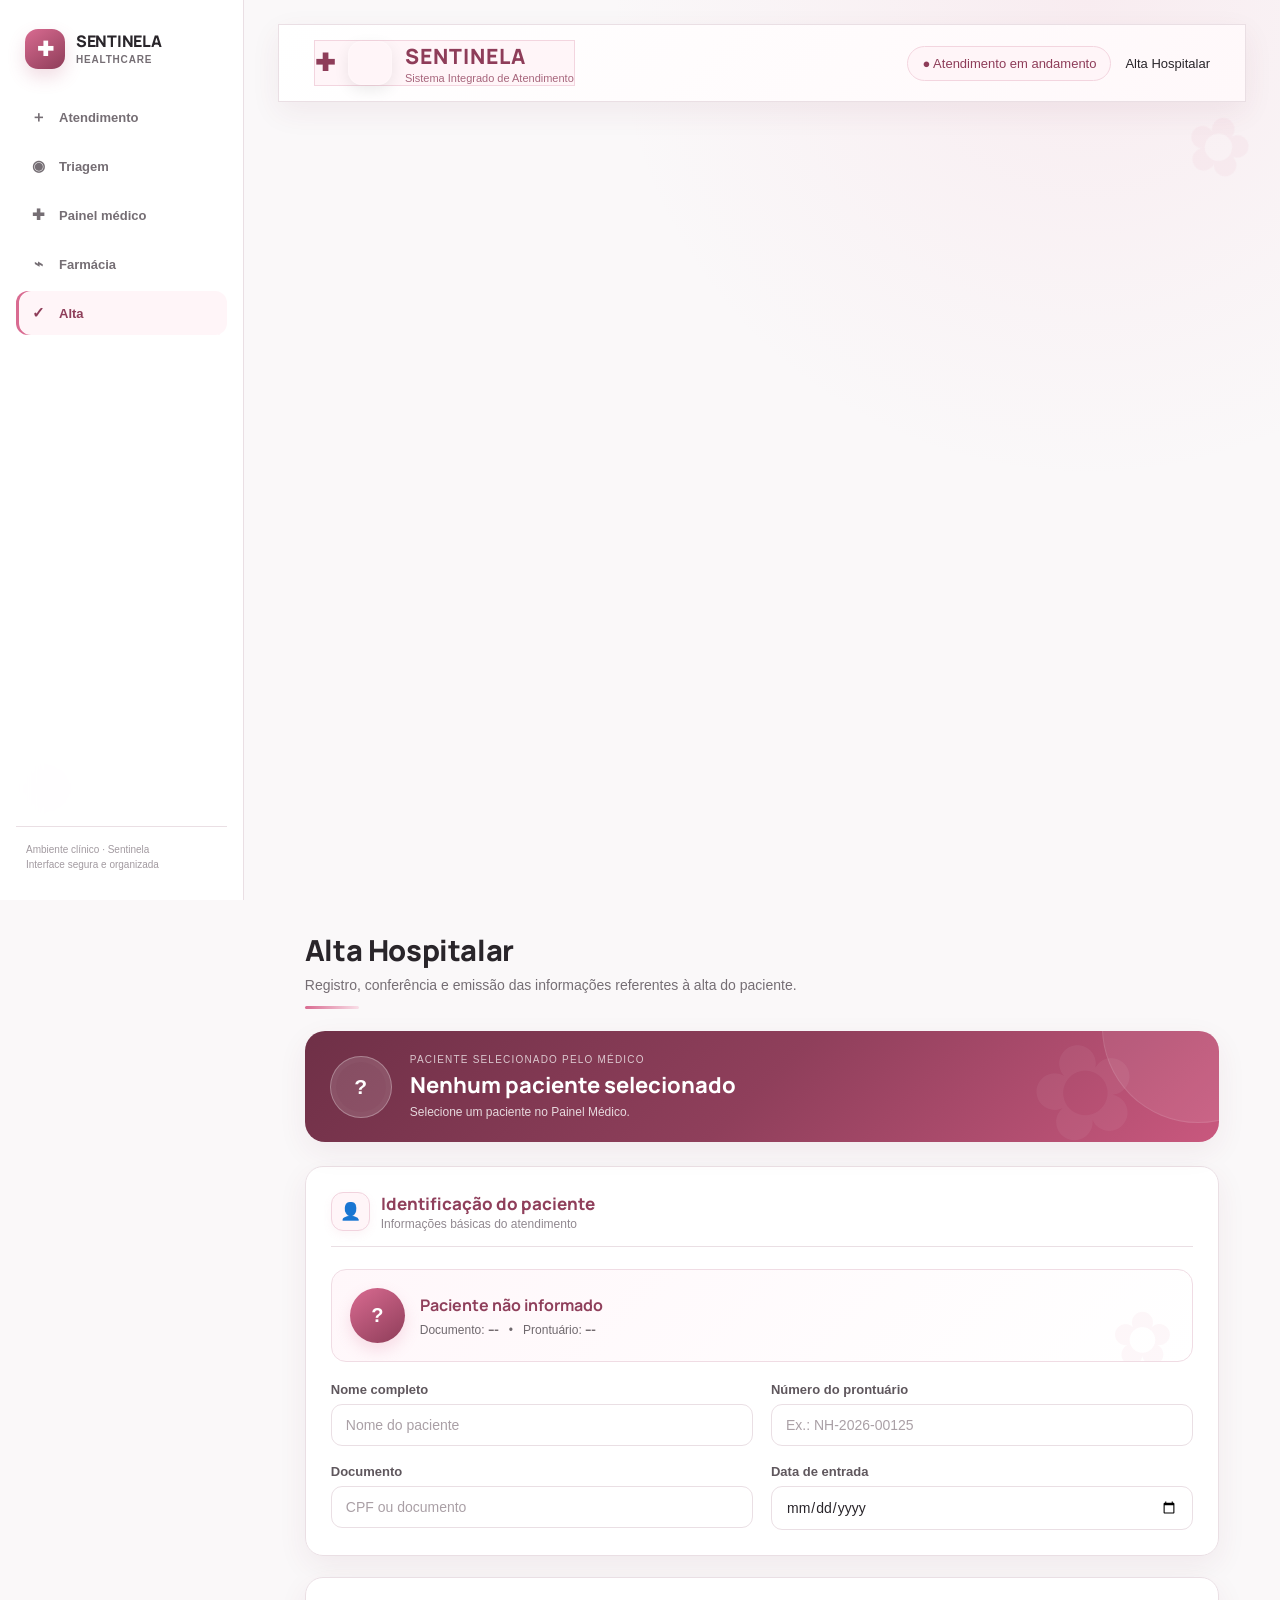
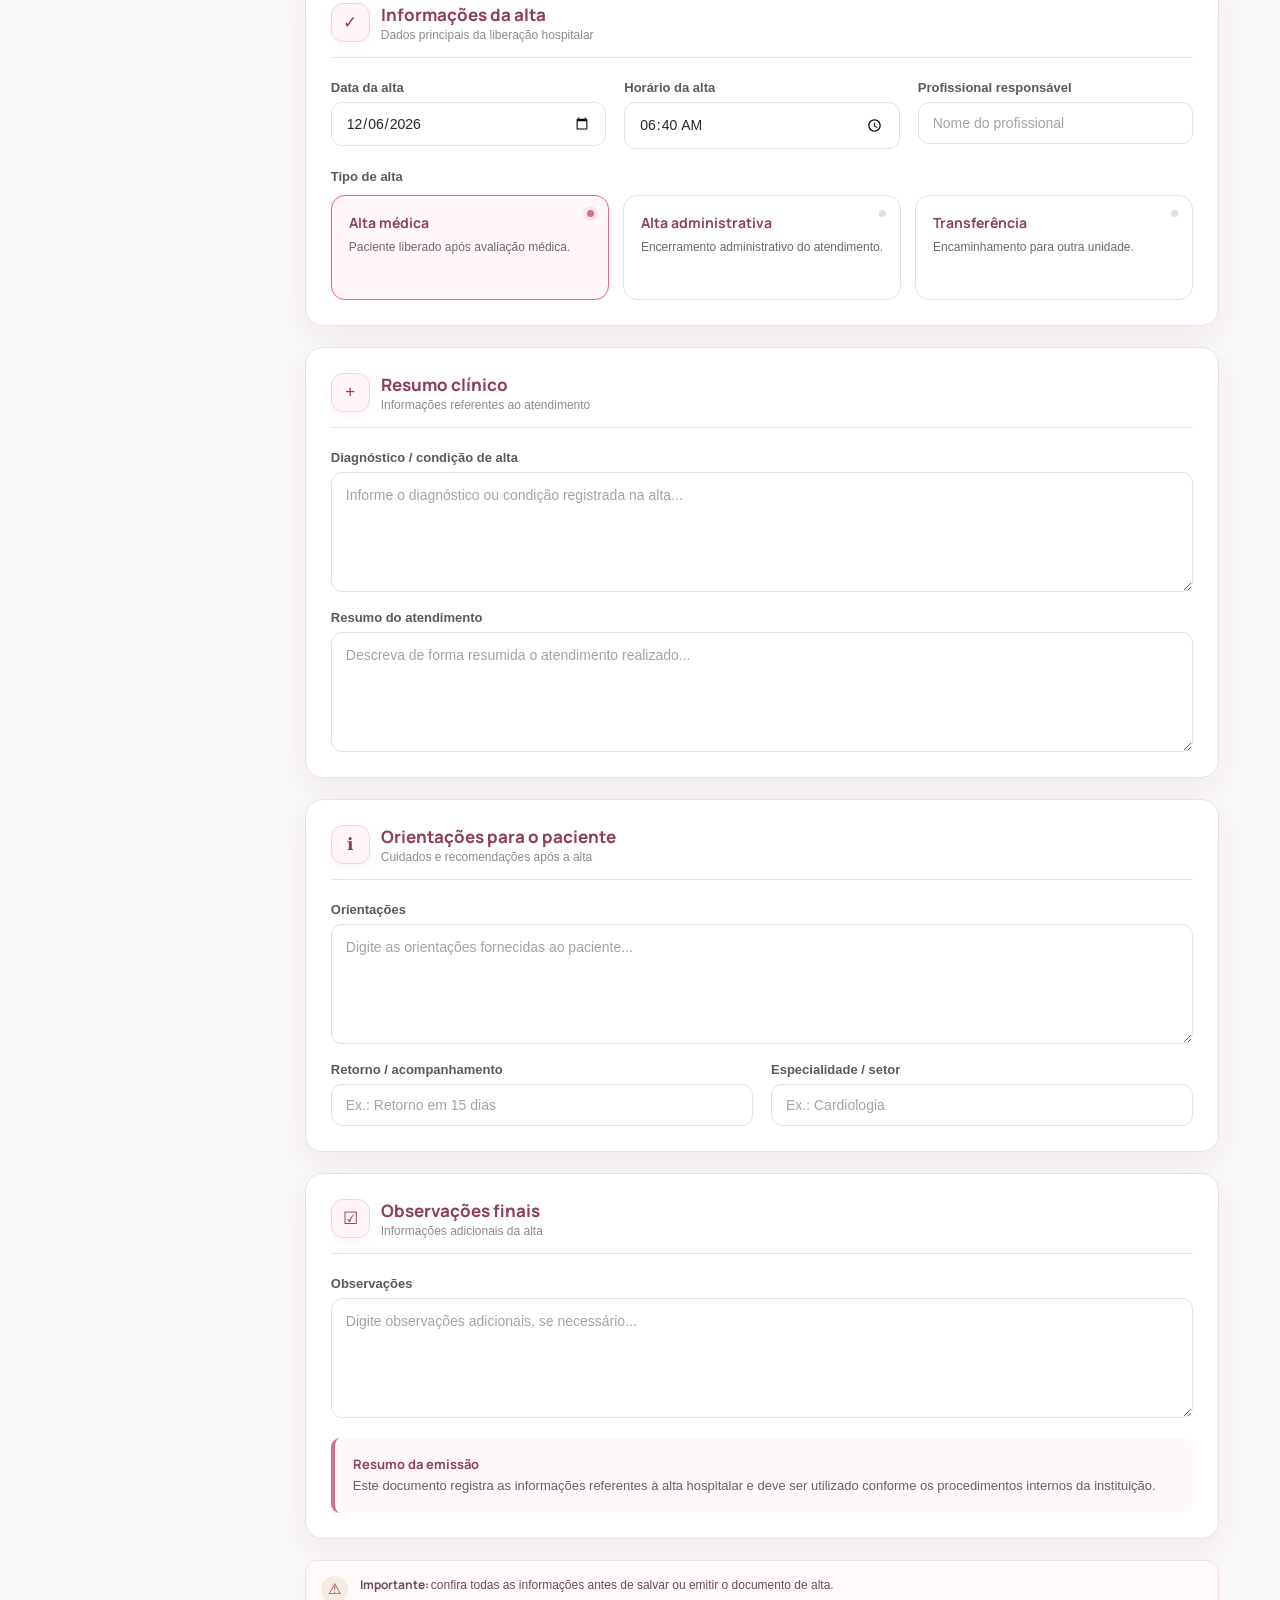
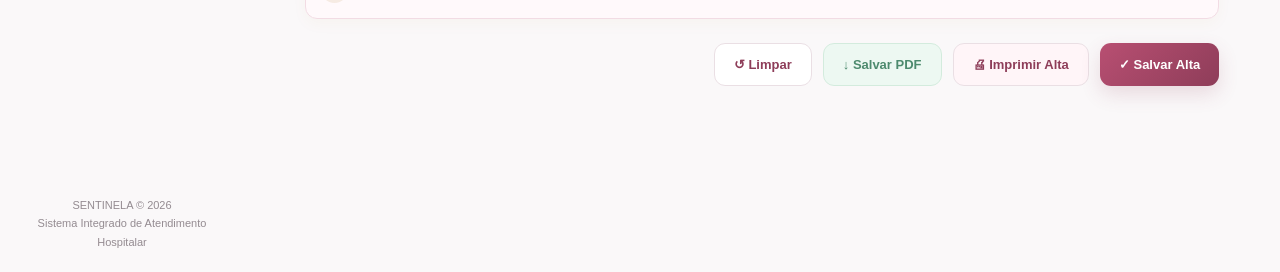
==== commit ffceadce: "Update alta.html" ====
--- a/sentinela-main/frontend/alta.html
+++ b/sentinela-main/frontend/alta.html
@@ -2,12 +2,21 @@
 <html lang="pt-BR">
 
 <head>
+
   <meta charset="UTF-8">
   <meta name="viewport" content="width=device-width, initial-scale=1.0">
 
-  <title>SENTINELA | Alta</title>
+  <title>SENTINELA | Alta Hospitalar</title>
+
+  <link rel="stylesheet" href="css/sentinela.css">
+  <link rel="icon" type="image/svg+xml" href="img/sentinela-logo.svg">
 
   <style>
+
+    /* =====================================================
+       SENTINELA — SAKURA CLINICAL
+       Alta Hospitalar
+    ===================================================== */
 
     * {
       margin: 0;
@@ -17,41 +26,131 @@
     }
 
     :root {
-      --azul: #0b5ed7;
-      --azul-escuro: #073b88;
-      --azul-claro: #eaf3ff;
-      --ciano: #14b8d4;
-      --verde: #16a36a;
-      --vermelho: #dc3545;
-      --fundo: #f4f8fc;
-      --branco: #ffffff;
-      --texto: #243447;
-      --cinza: #6b7c93;
-      --borda: #dce6f0;
-    }
-
+
+      /* Sakura */
+      --sakura: #d96b91;
+      --sakura-light: #f9dfe8;
+      --sakura-soft: #fff5f8;
+      --sakura-hover: #c9587e;
+      --sakura-dark: #8f3f5b;
+      --rose-deep: #6f3047;
+
+      /* Medical */
+      --medical-green: #218a68;
+      --medical-green-soft: #eaf8f3;
+
+      --warning: #a87516;
+      --warning-soft: #fff8e8;
+
+      --danger: #c84d5c;
+      --danger-soft: #fff0f2;
+
+      /* Neutral */
+      --background: #faf8f9;
+      --white: #ffffff;
+      --text: #29252a;
+      --text-soft: #6f686d;
+      --text-light: #918990;
+
+      --border: #eadfe4;
+      --border-light: #f1e8ec;
+
+      --shadow:
+        0 10px 30px rgba(111, 48, 71, .07);
+
+      --shadow-hover:
+        0 14px 35px rgba(111, 48, 71, .12);
+    }
+
+
+    /* =====================================================
+       BODY
+    ===================================================== */
 
     body {
+
       min-height: 100vh;
-      background: var(--fundo);
-      color: var(--texto);
-    }
-
-
-    /* =========================
+
+      background:
+        radial-gradient(
+          circle at 90% 5%,
+          rgba(217,107,145,.08),
+          transparent 25%
+        ),
+        radial-gradient(
+          circle at 5% 45%,
+          rgba(249,223,232,.25),
+          transparent 28%
+        ),
+        var(--background);
+
+      color: var(--text);
+
+      position: relative;
+
+    }
+
+
+    /* Pequenos detalhes Sakura */
+
+    body::before {
+
+      content: "✿";
+
+      position: fixed;
+
+      top: 95px;
+      right: 28px;
+
+      font-size: 80px;
+
+      color: rgba(217,107,145,.055);
+
+      transform: rotate(15deg);
+
+      pointer-events: none;
+
+      z-index: 0;
+
+    }
+
+
+    body::after {
+
+      content: "✿";
+
+      position: fixed;
+
+      bottom: 70px;
+      left: 20px;
+
+      font-size: 65px;
+
+      color: rgba(143,63,91,.035);
+
+      transform: rotate(-20deg);
+
+      pointer-events: none;
+
+      z-index: 0;
+
+    }
+
+
+    /* =====================================================
        HEADER
-    ========================= */
+    ===================================================== */
 
     header {
 
-      height: 75px;
+      height: 78px;
 
       background:
         linear-gradient(
           135deg,
-          var(--azul-escuro),
-          var(--azul),
-          #087fae
+          #6f3047 0%,
+          #8f3f5b 45%,
+          #c9587e 100%
         );
 
       color: white;
@@ -65,44 +164,94 @@
       padding: 0 35px;
 
       box-shadow:
-        0 4px 15px
-        rgba(7, 59, 136, 0.20);
-    }
-
-
-    .logo {
-
-      display: flex;
-
-      align-items: center;
-
-      gap: 13px;
-    }
-
-
-    .logo-icon {
-
-      width: 43px;
-      height: 43px;
-
-      border-radius: 13px;
-
-      background:
-        rgba(255,255,255,0.16);
-
-      display: flex;
-
-      align-items: center;
-
-      justify-content: center;
-
-      font-size: 24px;
-
-      font-weight: bold;
+        0 6px 22px rgba(111,48,71,.20);
+
+      position: relative;
+
+      overflow: hidden;
+
+      z-index: 2;
+
+    }
+
+
+    header::after {
+
+      content: "";
+
+      position: absolute;
+
+      width: 280px;
+      height: 280px;
+
+      right: -100px;
+      top: -170px;
+
+      border-radius: 50%;
 
       border:
         1px solid
-        rgba(255,255,255,0.3);
+        rgba(255,255,255,.13);
+
+      box-shadow:
+        0 0 0 25px rgba(255,255,255,.025),
+        0 0 0 50px rgba(255,255,255,.02);
+
+    }
+
+
+    .logo {
+
+      display: flex;
+
+      align-items: center;
+
+      gap: 13px;
+
+      position: relative;
+
+      z-index: 2;
+
+    }
+
+
+    .logo-icon {
+
+      width: 44px;
+      height: 44px;
+
+      border-radius: 14px;
+
+      background:
+        rgba(255,255,255,.13);
+
+      border:
+        1px solid
+        rgba(255,255,255,.25);
+
+      display: flex;
+
+      align-items: center;
+      justify-content: center;
+
+      font-size: 23px;
+
+      position: relative;
+
+      box-shadow:
+        0 5px 15px rgba(0,0,0,.08);
+
+    }
+
+
+    .logo-icon::before {
+
+      content: "✿";
+
+      color: white;
+
+      font-size: 20px;
+
     }
 
 
@@ -110,7 +259,10 @@
 
       font-size: 21px;
 
-      letter-spacing: .5px;
+      letter-spacing: 1px;
+
+      font-weight: 800;
+
     }
 
 
@@ -120,9 +272,10 @@
 
       font-size: 11px;
 
-      opacity: .8;
+      opacity: .78;
 
       margin-top: 2px;
+
     }
 
 
@@ -132,71 +285,120 @@
 
       align-items: center;
 
-      gap: 15px;
-
-      font-size: 14px;
+      gap: 14px;
+
+      font-size: 13px;
+
+      position: relative;
+
+      z-index: 2;
+
     }
 
 
     .status {
 
       background:
-        rgba(255,255,255,.14);
+        rgba(255,255,255,.13);
 
       padding:
         9px 14px;
 
-      border-radius: 20px;
+      border-radius: 30px;
 
       border:
         1px solid
-        rgba(255,255,255,.2);
-    }
-
-
-    /* =========================
+        rgba(255,255,255,.20);
+
+      backdrop-filter: blur(8px);
+
+    }
+
+
+    /* =====================================================
        CONTAINER
-    ========================= */
+    ===================================================== */
 
     .container {
 
       max-width: 1250px;
 
-      margin: 35px auto;
+      margin: 34px auto;
 
       padding: 0 25px;
-    }
-
+
+      position: relative;
+
+      z-index: 1;
+
+    }
+
+
+    /* =====================================================
+       PAGE TITLE
+    ===================================================== */
 
     .page-title {
 
-      margin-bottom: 20px;
+      margin-bottom: 22px;
+
+      position: relative;
+
     }
 
 
     .page-title h2 {
 
-      font-size: 28px;
-
-      color:
-        var(--azul-escuro);
-
-      margin-bottom: 6px;
+      font-size: 29px;
+
+      color: var(--sakura-dark);
+
+      margin-bottom: 7px;
+
+      font-weight: 800;
+
+      letter-spacing: -.4px;
+
     }
 
 
     .page-title p {
 
-      color:
-        var(--cinza);
+      color: var(--text-soft);
 
       font-size: 14px;
-    }
-
-
-    /* =========================
+
+    }
+
+
+    /* pequena linha decorativa */
+
+    .page-title::after {
+
+      content: "";
+
+      display: block;
+
+      width: 54px;
+      height: 3px;
+
+      margin-top: 13px;
+
+      border-radius: 20px;
+
+      background:
+        linear-gradient(
+          90deg,
+          var(--sakura),
+          var(--sakura-light)
+        );
+
+    }
+
+
+    /* =====================================================
        PACIENTE SELECIONADO
-    ========================= */
+    ===================================================== */
 
     .paciente-selecionado {
 
@@ -205,18 +407,18 @@
       background:
         linear-gradient(
           135deg,
-          var(--azul-escuro),
-          var(--azul),
-          #087fae
+          #6f3047,
+          #8f3f5b 50%,
+          #c9587e
         );
 
       color: white;
 
-      border-radius: 18px;
-
-      padding: 22px 25px;
-
-      margin-bottom: 25px;
+      border-radius: 20px;
+
+      padding: 23px 25px;
+
+      margin-bottom: 24px;
 
       display: flex;
 
@@ -227,8 +429,28 @@
       overflow: hidden;
 
       box-shadow:
-        0 10px 25px
-        rgba(7,59,136,.16);
+        0 14px 32px
+        rgba(111,48,71,.18);
+
+    }
+
+
+    .paciente-selecionado::before {
+
+      content: "✿";
+
+      position: absolute;
+
+      right: 80px;
+      bottom: -25px;
+
+      font-size: 130px;
+
+      color:
+        rgba(255,255,255,.055);
+
+      transform: rotate(-15deg);
+
     }
 
 
@@ -238,16 +460,21 @@
 
       position: absolute;
 
-      width: 180px;
-      height: 180px;
-
-      right: -70px;
-      top: -90px;
+      width: 190px;
+      height: 190px;
+
+      right: -75px;
+      top: -100px;
 
       border-radius: 50%;
 
       background:
         rgba(255,255,255,.08);
+
+      border:
+        1px solid
+        rgba(255,255,255,.10);
+
     }
 
 
@@ -265,53 +492,62 @@
       border-radius: 50%;
 
       background:
-        rgba(255,255,255,.16);
+        rgba(255,255,255,.14);
 
       border:
         1px solid
-        rgba(255,255,255,.3);
+        rgba(255,255,255,.30);
 
       display: flex;
 
       align-items: center;
-
       justify-content: center;
 
+      font-size: 21px;
+
+      font-weight: 800;
+
+      box-shadow:
+        inset 0 0 0 5px
+        rgba(255,255,255,.025);
+
+    }
+
+
+    .paciente-selecionado-info {
+
+      position: relative;
+
+      z-index: 2;
+
+    }
+
+
+    .paciente-selecionado-info small {
+
+      display: block;
+
+      font-size: 10px;
+
+      text-transform: uppercase;
+
+      letter-spacing: 1.2px;
+
+      opacity: .72;
+
+      margin-bottom: 5px;
+
+    }
+
+
+    .paciente-selecionado-info h3 {
+
       font-size: 22px;
 
-      font-weight: 800;
-    }
-
-
-    .paciente-selecionado-info {
-
-      position: relative;
-
-      z-index: 2;
-    }
-
-
-    .paciente-selecionado-info small {
-
-      display: block;
-
-      font-size: 11px;
-
-      text-transform: uppercase;
-
-      letter-spacing: 1px;
-
-      opacity: .8;
-
-      margin-bottom: 4px;
-    }
-
-
-    .paciente-selecionado-info h3 {
-
-      font-size: 22px;
-
       margin-bottom: 5px;
+
+      font-weight: 750;
+
     }
 
 
@@ -319,34 +555,57 @@
 
       font-size: 12px;
 
-      opacity: .85;
-    }
-
-
-    /* =========================
+      opacity: .80;
+
+    }
+
+
+    /* =====================================================
        CARDS
-    ========================= */
+    ===================================================== */
 
     .card {
 
       background:
-        var(--branco);
+        rgba(255,255,255,.96);
 
       border-radius: 18px;
 
       padding: 25px;
 
-      margin-bottom: 22px;
+      margin-bottom: 21px;
 
       border:
         1px solid
-        var(--borda);
+        var(--border);
 
       box-shadow:
-        0 8px 25px
-        rgba(30, 80, 130, 0.07);
-    }
-
+        var(--shadow);
+
+      transition:
+        transform .22s ease,
+        box-shadow .22s ease,
+        border-color .22s ease;
+
+    }
+
+
+    .card:hover {
+
+      transform: translateY(-1px);
+
+      box-shadow:
+        var(--shadow-hover);
+
+      border-color:
+        #e5cdd6;
+
+    }
+
+
+    /* =====================================================
+       CARD TITLE
+    ===================================================== */
 
     .card-title {
 
@@ -362,30 +621,43 @@
 
       border-bottom:
         1px solid
-        var(--borda);
+        var(--border-light);
+
     }
 
 
     .card-title-icon {
 
-      width: 38px;
-      height: 38px;
-
-      border-radius: 11px;
+      width: 39px;
+      height: 39px;
+
+      border-radius: 12px;
 
       background:
-        var(--azul-claro);
+        linear-gradient(
+          135deg,
+          var(--sakura-soft),
+          var(--sakura-light)
+        );
 
       color:
-        var(--azul);
+        var(--sakura-dark);
 
       display: flex;
 
       align-items: center;
-
       justify-content: center;
 
-      font-size: 18px;
+      font-size: 17px;
+
+      border:
+        1px solid
+        #f1d3de;
+
+      box-shadow:
+        0 4px 10px
+        rgba(217,107,145,.07);
+
     }
 
 
@@ -394,24 +666,28 @@
       font-size: 17px;
 
       color:
-        var(--azul-escuro);
+        var(--sakura-dark);
+
+      font-weight: 750;
+
     }
 
 
     .card-title p {
 
       color:
-        var(--cinza);
+        var(--text-light);
 
       font-size: 12px;
 
       margin-top: 2px;
-    }
-
-
-    /* =========================
+
+    }
+
+
+    /* =====================================================
        GRID
-    ========================= */
+    ===================================================== */
 
     .grid {
 
@@ -421,6 +697,7 @@
         repeat(2, 1fr);
 
       gap: 18px;
+
     }
 
 
@@ -432,6 +709,7 @@
         repeat(3, 1fr);
 
       gap: 18px;
+
     }
 
 
@@ -442,6 +720,7 @@
       flex-direction: column;
 
       gap: 7px;
+
     }
 
 
@@ -449,6 +728,7 @@
 
       grid-column:
         1 / -1;
+
     }
 
 
@@ -456,12 +736,17 @@
 
       font-size: 13px;
 
-      font-weight: 600;
+      font-weight: 650;
 
       color:
-        #40566d;
-    }
-
+        #4e454b;
+
+    }
+
+
+    /* =====================================================
+       INPUTS
+    ===================================================== */
 
     input,
     select,
@@ -471,9 +756,9 @@
 
       border:
         1px solid
-        var(--borda);
-
-      border-radius: 10px;
+        var(--border);
+
+      border-radius: 11px;
 
       padding:
         12px 14px;
@@ -483,12 +768,36 @@
       font-size: 14px;
 
       color:
-        var(--texto);
+        var(--text);
 
       background:
-        #fbfdff;
-
-      transition: .2s;
+        #fffafb;
+
+      transition:
+        border .2s ease,
+        box-shadow .2s ease,
+        background .2s ease,
+        transform .2s ease;
+
+    }
+
+
+    input::placeholder,
+    textarea::placeholder {
+
+      color:
+        #aaa0a6;
+
+    }
+
+
+    input:hover,
+    select:hover,
+    textarea:hover {
+
+      border-color:
+        #dfc8d1;
+
     }
 
 
@@ -497,14 +806,24 @@
     textarea:focus {
 
       border-color:
-        var(--azul);
+        var(--sakura);
 
       box-shadow:
         0 0 0 3px
-        rgba(11,94,215,.10);
+        rgba(217,107,145,.11);
 
       background:
         white;
+
+    }
+
+
+    input:focus,
+    select:focus {
+
+      transform:
+        translateY(-1px);
+
     }
 
 
@@ -514,28 +833,29 @@
 
       min-height: 120px;
 
-      line-height: 1.5;
-    }
-
-
-    /* =========================
-       IDENTIFICAÇÃO
-    ========================= */
+      line-height: 1.55;
+
+    }
+
+
+    /* =====================================================
+       IDENTIFICAÇÃO DO PACIENTE
+    ===================================================== */
 
     .patient-highlight {
 
       background:
         linear-gradient(
           135deg,
-          #f0f7ff,
-          #f8fcff
+          #fff6f9,
+          #fffafb
         );
 
       border:
         1px solid
-        #d8eaff;
-
-      border-radius: 14px;
+        #efd8e0;
+
+      border-radius: 15px;
 
       padding: 18px;
 
@@ -546,6 +866,28 @@
       gap: 15px;
 
       margin-bottom: 20px;
+
+      position: relative;
+
+      overflow: hidden;
+
+    }
+
+
+    .patient-highlight::after {
+
+      content: "✿";
+
+      position: absolute;
+
+      right: 18px;
+      bottom: -22px;
+
+      font-size: 75px;
+
+      color:
+        rgba(217,107,145,.055);
+
     }
 
 
@@ -559,8 +901,8 @@
       background:
         linear-gradient(
           135deg,
-          var(--azul),
-          var(--ciano)
+          var(--sakura),
+          var(--sakura-dark)
         );
 
       color: white;
@@ -568,40 +910,54 @@
       display: flex;
 
       align-items: center;
-
       justify-content: center;
 
-      font-size: 21px;
-
-      font-weight: bold;
+      font-size: 20px;
+
+      font-weight: 800;
 
       flex-shrink: 0;
+
+      box-shadow:
+        0 7px 16px
+        rgba(217,107,145,.20);
+
     }
 
 
     .patient-info h4 {
 
       color:
-        var(--azul-escuro);
+        var(--sakura-dark);
 
       font-size: 16px;
 
-      margin-bottom: 3px;
+      margin-bottom: 4px;
+
     }
 
 
     .patient-info span {
 
       color:
-        var(--cinza);
+        var(--text-soft);
 
       font-size: 12px;
-    }
-
-
-    /* =========================
+
+    }
+
+
+    .patient-info strong {
+
+      color:
+        #4d4449;
+
+    }
+
+
+    /* =====================================================
        TIPO DE ALTA
-    ========================= */
+    ===================================================== */
 
     .alta-options {
 
@@ -611,18 +967,23 @@
         repeat(3, 1fr);
 
       gap: 14px;
+
+      margin-top: 10px;
+
     }
 
 
     .alta-option {
 
       position: relative;
+
     }
 
 
     .alta-option input {
 
       display: none;
+
     }
 
 
@@ -632,284 +993,466 @@
 
       border:
         1px solid
-        var(--borda);
-
-      border-radius: 12px;
-
-      padding: 16px;
+        var(--border);
+
+      border-radius: 14px;
+
+      padding: 17px;
 
       cursor: pointer;
 
-      transition: .2s;
-
-      background: white;
-    }
-
-
-    .alta-option label strong {
-
-      display: block;
-
-      color:
-        var(--azul-escuro);
-
-      margin-bottom: 5px;
-    }
-
-
-    .alta-option label span {
-
-      font-size: 12px;
-
-      color:
-        var(--cinza);
-
-      font-weight: normal;
-    }
-
-
-    .alta-option input:checked + label {
-
-      border-color:
-        var(--azul);
-
-      background:
-        var(--azul-claro);
-
-      box-shadow:
-        0 0 0 2px
-        rgba(11,94,215,.08);
-    }
-
-
-    /* =========================
-       RESUMO
-    ========================= */
-
-    .resumo-box {
-
-      background:
-        #f8fbff;
-
-      border-left:
-        4px solid
-        var(--ciano);
-
-      padding:
-        16px 18px;
-
-      border-radius: 8px;
-
-      margin-top: 20px;
-
-      color:
-        #52677c;
-
-      font-size: 13px;
-
-      line-height: 1.6;
-    }
-
-
-    /* =========================
-       BOTÕES
-    ========================= */
-
-    .acoes {
-
-      display: flex;
-
-      justify-content: flex-end;
-
-      gap: 12px;
-
-      margin-top: 25px;
-
-      margin-bottom: 40px;
-    }
-
-
-    button {
-
-      border: none;
-
-      cursor: pointer;
-
-      border-radius: 10px;
-
-      padding:
-        13px 20px;
-
-      font-size: 14px;
-
-      font-weight: 600;
-
-      transition: .2s;
-
-      display: flex;
-
-      align-items: center;
-
-      gap: 8px;
-    }
-
-
-    button:hover {
-
-      transform:
-        translateY(-1px);
-    }
-
-
-    .btn-secondary {
+      transition:
+        .2s ease;
 
       background:
         white;
 
+      min-height: 105px;
+
+      position: relative;
+
+    }
+
+
+    .alta-option label::after {
+
+      content: "";
+
+      position: absolute;
+
+      width: 7px;
+      height: 7px;
+
+      border-radius: 50%;
+
+      right: 14px;
+      top: 14px;
+
+      background:
+        #e7dce1;
+
+    }
+
+
+    .alta-option label:hover {
+
+      border-color:
+        #e1bdca;
+
+      transform:
+        translateY(-2px);
+
+      box-shadow:
+        0 7px 18px
+        rgba(111,48,71,.07);
+
+    }
+
+
+    .alta-option label strong {
+
+      display: block;
+
       color:
-        var(--azul-escuro);
-
-      border:
-        1px solid
-        var(--borda);
-    }
-
-
-    .btn-pdf {
-
-      background:
-        #eaf8f2;
+        var(--sakura-dark);
+
+      margin-bottom: 7px;
+
+      font-size: 14px;
+
+    }
+
+
+    .alta-option label span {
+
+      font-size: 12px;
 
       color:
-        var(--verde);
-
-      border:
-        1px solid
-        #cceede;
-    }
-
-
-    .btn-print {
-
-      background:
-        #eef6ff;
-
-      color:
-        var(--azul);
-
-      border:
-        1px solid
-        #d6e8ff;
-    }
-
-
-    .btn-save {
+        var(--text-soft);
+
+      font-weight: normal;
+
+      line-height: 1.45;
+
+    }
+
+
+    .alta-option input:checked + label {
+
+      border-color:
+        var(--sakura);
 
       background:
         linear-gradient(
           135deg,
-          var(--azul),
-          var(--azul-escuro)
+          #fff5f8,
+          #fffafb
+        );
+
+      box-shadow:
+        0 0 0 3px
+        rgba(217,107,145,.08);
+
+    }
+
+
+    .alta-option input:checked + label::after {
+
+      background:
+        var(--sakura);
+
+      box-shadow:
+        0 0 0 4px
+        rgba(217,107,145,.12);
+
+    }
+
+
+    /* =====================================================
+       RESUMO
+    ===================================================== */
+
+    .resumo-box {
+
+      background:
+        linear-gradient(
+          135deg,
+          #fff7fa,
+          #fffafb
+        );
+
+      border-left:
+        4px solid
+        var(--sakura);
+
+      padding:
+        16px 18px;
+
+      border-radius: 9px;
+
+      margin-top: 20px;
+
+      color:
+        #655a60;
+
+      font-size: 13px;
+
+      line-height: 1.65;
+
+    }
+
+
+    .resumo-box strong {
+
+      color:
+        var(--sakura-dark);
+
+    }
+
+
+    /* =====================================================
+       AVISO
+    ===================================================== */
+
+    .aviso {
+
+      display: flex;
+
+      align-items: flex-start;
+
+      gap: 12px;
+
+      background:
+        var(--warning-soft);
+
+      border:
+        1px solid
+        #f1dfae;
+
+      padding: 15px;
+
+      border-radius: 12px;
+
+      color:
+        #735e24;
+
+      font-size: 12px;
+
+      line-height: 1.55;
+
+      box-shadow:
+        0 5px 15px
+        rgba(168,117,22,.04);
+
+    }
+
+
+    .aviso-icon {
+
+      width: 27px;
+      height: 27px;
+
+      border-radius: 50%;
+
+      display: flex;
+
+      align-items: center;
+      justify-content: center;
+
+      background:
+        rgba(168,117,22,.10);
+
+      flex-shrink: 0;
+
+      font-size: 15px;
+
+    }
+
+
+    /* =====================================================
+       BOTÕES
+    ===================================================== */
+
+    .acoes {
+
+      display: flex;
+
+      justify-content: flex-end;
+
+      gap: 11px;
+
+      margin-top: 24px;
+
+      margin-bottom: 40px;
+
+      flex-wrap: wrap;
+
+    }
+
+
+    button {
+
+      border: none;
+
+      cursor: pointer;
+
+      border-radius: 11px;
+
+      padding:
+        13px 19px;
+
+      font-size: 13px;
+
+      font-weight: 700;
+
+      transition:
+        transform .2s ease,
+        box-shadow .2s ease,
+        background .2s ease;
+
+      display: flex;
+
+      align-items: center;
+
+      justify-content: center;
+
+      gap: 8px;
+
+    }
+
+
+    button:hover {
+
+      transform:
+        translateY(-2px);
+
+    }
+
+
+    button:active {
+
+      transform:
+        translateY(0);
+
+    }
+
+
+    .btn-secondary {
+
+      background:
+        white;
+
+      color:
+        var(--text-soft);
+
+      border:
+        1px solid
+        var(--border);
+
+    }
+
+
+    .btn-secondary:hover {
+
+      border-color:
+        #d8bec8;
+
+      color:
+        var(--sakura-dark);
+
+      box-shadow:
+        0 6px 15px
+        rgba(111,48,71,.07);
+
+    }
+
+
+    .btn-pdf {
+
+      background:
+        var(--medical-green-soft);
+
+      color:
+        var(--medical-green);
+
+      border:
+        1px solid
+        #cce9dd;
+
+    }
+
+
+    .btn-pdf:hover {
+
+      background:
+        #def3ea;
+
+      box-shadow:
+        0 7px 17px
+        rgba(33,138,104,.10);
+
+    }
+
+
+    .btn-print {
+
+      background:
+        #fff4f7;
+
+      color:
+        var(--sakura-dark);
+
+      border:
+        1px solid
+        #efd3dd;
+
+    }
+
+
+    .btn-print:hover {
+
+      background:
+        var(--sakura-light);
+
+      box-shadow:
+        0 7px 17px
+        rgba(217,107,145,.11);
+
+    }
+
+
+    .btn-save {
+
+      background:
+        linear-gradient(
+          135deg,
+          var(--sakura),
+          var(--sakura-dark)
         );
 
       color:
         white;
 
       box-shadow:
-        0 5px 15px
-        rgba(11,94,215,.2);
-    }
-
-
-    /* =========================
-       AVISO
-    ========================= */
-
-    .aviso {
-
-      display: flex;
-
-      align-items: flex-start;
-
-      gap: 12px;
+        0 7px 18px
+        rgba(143,63,91,.22);
+
+    }
+
+
+    .btn-save:hover {
+
+      box-shadow:
+        0 10px 23px
+        rgba(143,63,91,.30);
+
+    }
+
+
+    /* =====================================================
+       FOOTER
+    ===================================================== */
+
+    footer {
+
+      text-align: center;
+
+      color:
+        #958a90;
+
+      font-size: 11px;
+
+      padding:
+        20px;
+
+      line-height: 1.7;
+
+    }
+
+
+    /* =====================================================
+       TOAST
+    ===================================================== */
+
+    .toast {
+
+      position: fixed;
+
+      right: 25px;
+      bottom: 25px;
 
       background:
-        #fff9e8;
-
-      border:
-        1px solid
-        #f3e1a5;
-
-      padding: 15px;
-
-      border-radius: 11px;
-
-      color:
-        #725d1d;
-
-      font-size: 12px;
-
-      line-height: 1.5;
-    }
-
-
-    .aviso-icon {
-
-      font-size: 18px;
-    }
-
-
-    /* =========================
-       RODAPÉ
-    ========================= */
-
-    footer {
-
-      text-align: center;
-
-      color:
-        #8495a7;
-
-      font-size: 12px;
-
-      padding: 20px;
-    }
-
-
-    /* =========================
-       TOAST
-    ========================= */
-
-    .toast {
-
-      position: fixed;
-
-      right: 25px;
-
-      bottom: 25px;
-
-      background:
-        var(--verde);
+        linear-gradient(
+          135deg,
+          var(--medical-green),
+          #176e55
+        );
 
       color: white;
 
       padding:
         14px 20px;
 
-      border-radius: 10px;
+      border-radius: 12px;
 
       box-shadow:
-        0 8px 25px
-        rgba(0,0,0,.15);
+        0 10px 28px
+        rgba(0,0,0,.16);
 
       transform:
         translateY(100px);
 
       opacity: 0;
 
-      transition: .3s;
+      transition:
+        .3s ease;
 
       z-index: 1000;
+
+      font-size: 13px;
+
+      font-weight: 600;
+
     }
 
 
@@ -919,12 +1462,26 @@
         translateY(0);
 
       opacity: 1;
-    }
-
-
-    /* =========================
+
+    }
+
+
+    /* =====================================================
        RESPONSIVO
-    ========================= */
+    ===================================================== */
+
+    @media (max-width: 900px) {
+
+      .grid-3,
+      .alta-options {
+
+        grid-template-columns:
+          1fr 1fr;
+
+      }
+
+    }
+
 
     @media (max-width: 800px) {
 
@@ -932,12 +1489,16 @@
 
         padding:
           0 18px;
+
+        height: 70px;
+
       }
 
 
       .header-info {
 
         display: none;
+
       }
 
 
@@ -947,18 +1508,22 @@
 
         grid-template-columns:
           1fr;
+
       }
 
 
       .acoes {
 
-        flex-direction: column;
+        flex-direction:
+          column;
+
       }
 
 
       button {
 
-        justify-content: center;
+        width: 100%;
+
       }
 
 
@@ -969,6 +1534,18 @@
 
         margin-top:
           25px;
+
+      }
+
+
+      .card {
+
+        padding:
+          19px;
+
+        border-radius:
+          15px;
+
       }
 
 
@@ -976,132 +1553,345 @@
 
         padding:
           18px;
+
       }
 
 
       .paciente-selecionado-info h3 {
 
-        font-size: 18px;
-      }
-
-    }
-
-
-    /* =========================
-       IMPRESSÃO
-    ========================= */
+        font-size:
+          18px;
+
+      }
+
+
+      .page-title h2 {
+
+        font-size:
+          24px;
+
+      }
+
+    }
+
+
+    @media (max-width: 480px) {
+
+      .logo h1 {
+
+        font-size:
+          18px;
+
+      }
+
+
+      .logo span {
+
+        display:
+          none;
+
+      }
+
+
+      .logo-icon {
+
+        width:
+          40px;
+
+        height:
+          40px;
+
+      }
+
+
+      .paciente-avatar {
+
+        width:
+          53px;
+
+        height:
+          53px;
+
+      }
+
+
+      .paciente-selecionado {
+
+        gap:
+          12px;
+
+      }
+
+    }
+
+
+    /* =====================================================
+       IMPRESSÃO / PDF
+    ===================================================== */
+
+    @page {
+
+      size: A4;
+
+      margin:
+        12mm 12mm 15mm 12mm;
+
+    }
+
 
     @media print {
 
+      * {
+
+        -webkit-print-color-adjust:
+          exact !important;
+
+        print-color-adjust:
+          exact !important;
+
+      }
+
+
       body {
-
-        background:
-          white;
-      }
-
-
-      header {
 
         background:
           white !important;
 
         color:
-          black;
-
-        box-shadow:
-          none;
-
-        border-bottom:
-          2px solid #ddd;
-      }
-
-
-      .logo-icon {
-
-        color:
-          black;
-
-        border-color:
-          #ddd;
-      }
-
-
-      .header-info,
-      .acoes,
-      footer,
-      .aviso {
+          #222 !important;
+
+      }
+
+
+      body::before,
+      body::after {
 
         display:
           none !important;
+
+      }
+
+
+      /* Esconde navegação */
+
+      .sentinela-sidebar {
+
+        display:
+          none !important;
+
+      }
+
+
+      header {
+
+        height:
+          auto !important;
+
+        min-height:
+          65px;
+
+        padding:
+          12px 18px !important;
+
+        background:
+          #8f3f5b !important;
+
+        box-shadow:
+          none !important;
+
+        border-radius:
+          0 !important;
+
+      }
+
+
+      header::after {
+
+        display:
+          none !important;
+
+      }
+
+
+      .header-info {
+
+        display:
+          flex !important;
+
+        color:
+          white !important;
+
+      }
+
+
+      .status {
+
+        border:
+          1px solid
+          rgba(255,255,255,.35) !important;
+
       }
 
 
       .container {
 
         max-width:
-          100%;
+          100% !important;
 
         margin:
-          15px;
+          15px 0 !important;
 
         padding:
-          0;
+          0 !important;
+
+      }
+
+
+      .page-title {
+
+        margin-bottom:
+          14px !important;
+
+      }
+
+
+      .page-title h2 {
+
+        color:
+          #6f3047 !important;
+
+        font-size:
+          23px !important;
+
+      }
+
+
+      .page-title p {
+
+        color:
+          #666 !important;
+
       }
 
 
       .paciente-selecionado {
 
         color:
-          black;
+          white !important;
 
         background:
-          white;
+          #8f3f5b !important;
+
+        box-shadow:
+          none !important;
+
+        border-radius:
+          10px !important;
+
+        padding:
+          14px 17px !important;
+
+        margin-bottom:
+          15px !important;
+
+      }
+
+
+      .paciente-selecionado::before,
+      .paciente-selecionado::after {
+
+        display:
+          none !important;
+
+      }
+
+
+      .paciente-avatar {
+
+        color:
+          white !important;
+
+        background:
+          #a94e70 !important;
 
         border:
-          2px solid #ddd;
+          1px solid
+          rgba(255,255,255,.45) !important;
+
+      }
+
+
+      .card {
 
         box-shadow:
-          none;
-      }
-
-
-      .paciente-selecionado::after {
-
-        display:
-          none;
-      }
-
-
-      .paciente-avatar {
-
-        color:
-          black;
-
-        background:
-          white;
+          none !important;
 
         border:
-          1px solid #ccc;
-      }
-
-
-      .paciente-selecionado-info h3 {
-
-        color:
-          black;
-      }
-
-
-      .card {
-
-        box-shadow:
-          none;
-
-        border:
-          1px solid #ccc;
+          1px solid
+          #ddd !important;
+
+        border-radius:
+          8px !important;
+
+        padding:
+          16px !important;
+
+        margin-bottom:
+          12px !important;
 
         break-inside:
           avoid;
+
+      }
+
+
+      .card-title {
+
+        margin-bottom:
+          13px !important;
+
+        padding-bottom:
+          9px !important;
+
+      }
+
+
+      .card-title-icon {
+
+        background:
+          #f9dfe8 !important;
+
+        color:
+          #6f3047 !important;
+
+      }
+
+
+      .card-title h3 {
+
+        color:
+          #6f3047 !important;
+
+      }
+
+
+      .patient-highlight {
+
+        background:
+          #fff7fa !important;
+
+        border:
+          1px solid
+          #ead2db !important;
+
+      }
+
+
+      .patient-highlight::after {
+
+        display:
+          none !important;
+
       }
 
 
@@ -1110,66 +1900,195 @@
       textarea {
 
         border:
-          none;
+          1px solid
+          #ddd !important;
 
         background:
-          white;
-
-        padding-left:
-          0;
+          white !important;
+
+        color:
+          #222 !important;
+
+        box-shadow:
+          none !important;
+
       }
 
 
       textarea {
 
         min-height:
-          80px;
-      }
-
-
-      .page-title h2 {
-
-        color:
-          black;
+          75px !important;
+
+      }
+
+
+      .alta-option label {
+
+        background:
+          white !important;
+
+        border:
+          1px solid
+          #ddd !important;
+
+      }
+
+
+      .alta-option input:checked + label {
+
+        border:
+          2px solid
+          #8f3f5b !important;
+
+        background:
+          #fff7fa !important;
+
+      }
+
+
+      .resumo-box {
+
+        background:
+          #fff8fa !important;
+
+        border-left:
+          4px solid
+          #8f3f5b !important;
+
+      }
+
+
+      .aviso {
+
+        background:
+          #fff9e8 !important;
+
+        break-inside:
+          avoid;
+
+      }
+
+
+      /* Esconde controles no documento */
+
+      .acoes,
+      footer,
+      .toast {
+
+        display:
+          none !important;
+
+      }
+
+
+      /* Evita quebra ruim */
+
+      .campo,
+      .patient-highlight,
+      .resumo-box {
+
+        break-inside:
+          avoid;
+
+      }
+
+
+      /* Título específico do documento */
+
+      .page-title::after {
+
+        background:
+          #d96b91 !important;
+
       }
 
     }
 
   </style>
 
-  <link rel="stylesheet" href="css/sentinela.css">
-  <link rel="icon" type="image/svg+xml" href="img/sentinela-logo.svg">
 </head>
 
 
 <body class="app-page">
 
-<aside class="sentinela-sidebar" aria-label="Navegação principal">
-  <div class="sentinela-brand">
-    <div class="sentinela-mark">✚</div>
-    <div><strong>SENTINELA</strong><span>Healthcare</span></div>
-  </div>
-  <nav class="sentinela-nav">
-    <a href="atendimento.html" class=""><span class="nav-icon">＋</span><span>Atendimento</span></a>
-    <a href="triagem.html" class=""><span class="nav-icon">◉</span><span>Triagem</span></a>
-    <a href="medico.html" class=""><span class="nav-icon">✚</span><span>Painel médico</span></a>
-    <a href="medicacoes.html" class=""><span class="nav-icon">⌁</span><span>Farmácia</span></a>
-    <a href="alta.html" class="active"><span class="nav-icon">✓</span><span>Alta</span></a>
-  </nav>
-  <div class="sentinela-side-footer">Ambiente clínico · Sentinela<br>Interface segura e organizada</div>
-</aside>
-
-
-
-  <!-- =========================
+
+  <!-- =====================================================
+       SIDEBAR
+  ===================================================== -->
+
+  <aside
+    class="sentinela-sidebar"
+    aria-label="Navegação principal"
+  >
+
+    <div class="sentinela-brand">
+
+      <div class="sentinela-mark">
+        ✚
+      </div>
+
+      <div>
+        <strong>SENTINELA</strong>
+        <span>Healthcare</span>
+      </div>
+
+    </div>
+
+
+    <nav class="sentinela-nav">
+
+      <a href="atendimento.html">
+        <span class="nav-icon">＋</span>
+        <span>Atendimento</span>
+      </a>
+
+      <a href="triagem.html">
+        <span class="nav-icon">◉</span>
+        <span>Triagem</span>
+      </a>
+
+      <a href="medico.html">
+        <span class="nav-icon">✚</span>
+        <span>Painel médico</span>
+      </a>
+
+      <a href="medicacoes.html">
+        <span class="nav-icon">⌁</span>
+        <span>Farmácia</span>
+      </a>
+
+      <a href="alta.html" class="active">
+        <span class="nav-icon">✓</span>
+        <span>Alta</span>
+      </a>
+
+    </nav>
+
+
+    <div class="sentinela-side-footer">
+
+      Ambiente clínico · Sentinela
+      <br>
+      Interface segura e organizada
+
+    </div>
+
+  </aside>
+
+
+  <!-- =====================================================
        HEADER
-  ========================= -->
+  ===================================================== -->
 
   <header>
 
     <div class="logo">
 
-      <div class="logo-icon" aria-label="Sentinela"></div>
+      <div
+        class="logo-icon"
+        aria-label="Sentinela"
+      ></div>
 
       <div>
 
@@ -1201,13 +2120,12 @@
   </header>
 
 
+  <!-- =====================================================
+       CONTEÚDO
+  ===================================================== -->
 
   <main class="container">
 
-
-    <!-- =========================
-         TÍTULO
-    ========================= -->
 
     <div class="page-title">
 
@@ -1216,16 +2134,15 @@
       </h2>
 
       <p>
-        Registro e emissão das informações referentes à alta do paciente.
+        Registro, conferência e emissão das informações referentes à alta do paciente.
       </p>
 
     </div>
 
 
-
-    <!-- =========================
-         PACIENTE ESCOLHIDO PELO MÉDICO
-    ========================= -->
+    <!-- =====================================================
+         PACIENTE SELECIONADO
+    ===================================================== -->
 
     <section class="paciente-selecionado">
 
@@ -1256,10 +2173,9 @@
     </section>
 
 
-
-    <!-- =========================
+    <!-- =====================================================
          IDENTIFICAÇÃO
-    ========================= -->
+    ===================================================== -->
 
     <section class="card">
 
@@ -1282,7 +2198,6 @@
         </div>
 
       </div>
-
 
 
       <div class="patient-highlight">
@@ -1322,7 +2237,6 @@
       </div>
 
 
-
       <div class="grid">
 
 
@@ -1342,7 +2256,6 @@
         </div>
 
 
-
         <div class="campo">
 
           <label for="prontuario">
@@ -1359,7 +2272,6 @@
         </div>
 
 
-
         <div class="campo">
 
           <label for="documento">
@@ -1376,7 +2288,6 @@
         </div>
 
 
-
         <div class="campo">
 
           <label for="dataEntrada">
@@ -1395,10 +2306,9 @@
     </section>
 
 
-
-    <!-- =========================
+    <!-- =====================================================
          DADOS DA ALTA
-    ========================= -->
+    ===================================================== -->
 
     <section class="card">
 
@@ -1421,7 +2331,6 @@
         </div>
 
       </div>
-
 
 
       <div class="grid-3">
@@ -1441,7 +2350,6 @@
         </div>
 
 
-
         <div class="campo">
 
           <label for="horaAlta">
@@ -1454,7 +2362,6 @@
           >
 
         </div>
-
 
 
         <div class="campo">
@@ -1472,7 +2379,6 @@
         </div>
 
       </div>
-
 
 
       <br>
@@ -1511,7 +2417,6 @@
         </div>
 
 
-
         <div class="alta-option">
 
           <input
@@ -1536,7 +2441,6 @@
         </div>
 
 
-
         <div class="alta-option">
 
           <input
@@ -1565,10 +2469,9 @@
     </section>
 
 
-
-    <!-- =========================
+    <!-- =====================================================
          RESUMO CLÍNICO
-    ========================= -->
+    ===================================================== -->
 
     <section class="card">
 
@@ -1591,7 +2494,6 @@
         </div>
 
       </div>
-
 
 
       <div class="grid">
@@ -1611,7 +2513,6 @@
         </div>
 
 
-
         <div class="campo full">
 
           <label for="resumo">
@@ -1630,10 +2531,9 @@
     </section>
 
 
-
-    <!-- =========================
+    <!-- =====================================================
          ORIENTAÇÕES
-    ========================= -->
+    ===================================================== -->
 
     <section class="card">
 
@@ -1656,7 +2556,6 @@
         </div>
 
       </div>
-
 
 
       <div class="grid">
@@ -1674,7 +2573,6 @@
           ></textarea>
 
         </div>
-
 
 
         <div class="campo">
@@ -1692,7 +2590,6 @@
         </div>
 
 
-
         <div class="campo">
 
           <label for="especialidade">
@@ -1712,10 +2609,9 @@
     </section>
 
 
-
-    <!-- =========================
+    <!-- =====================================================
          OBSERVAÇÕES
-    ========================= -->
+    ===================================================== -->
 
     <section class="card">
 
@@ -1738,7 +2634,6 @@
         </div>
 
       </div>
-
 
 
       <div class="campo">
@@ -1755,11 +2650,10 @@
       </div>
 
 
-
       <div class="resumo-box">
 
         <strong>
-          Resumo da emissão:
+          Resumo da emissão
         </strong>
 
         <br>
@@ -1773,10 +2667,9 @@
     </section>
 
 
-
-    <!-- =========================
+    <!-- =====================================================
          AVISO
-    ========================= -->
+    ===================================================== -->
 
     <div class="aviso">
 
@@ -1798,16 +2691,17 @@
     </div>
 
 
-
-    <!-- =========================
-         BOTÕES
-    ========================= -->
+    <!-- =====================================================
+         AÇÕES
+    ===================================================== -->
 
     <div class="acoes">
+
 
       <button
         class="btn-secondary"
         onclick="limparFormulario()"
+        type="button"
       >
         ↺ Limpar
       </button>
@@ -1816,31 +2710,38 @@
       <button
         class="btn-pdf"
         onclick="baixarPDF()"
+        type="button"
       >
-        ↓ Baixar PDF
+        ↓ Salvar PDF
       </button>
 
 
       <button
         class="btn-print"
         onclick="imprimirAlta()"
+        type="button"
       >
-        🖨 Imprimir / Print
+        🖨 Imprimir Alta
       </button>
 
 
       <button
         class="btn-save"
         onclick="salvarAlta()"
+        type="button"
       >
         ✓ Salvar Alta
       </button>
 
+
     </div>
 
   </main>
 
 
+  <!-- =====================================================
+       FOOTER
+  ===================================================== -->
 
   <footer>
 
@@ -1853,8 +2754,9 @@
   </footer>
 
 
-
-  <!-- TOAST -->
+  <!-- =====================================================
+       TOAST
+  ===================================================== -->
 
   <div
     class="toast"
@@ -1864,7 +2766,6 @@
   </div>
 
 
-
   <script>
 
     /* ==================================================
@@ -1879,11 +2780,6 @@
         );
 
 
-      /*
-        Se não existir paciente selecionado,
-        mantém a página normal.
-      */
-
       if (!dados) {
 
         console.log(
@@ -1906,11 +2802,6 @@
           paciente
         );
 
-
-        /*
-          ACEITA VÁRIOS NOMES DE CAMPO
-          PARA FUNCIONAR COM SUA API.
-        */
 
         const nome =
           paciente.nome ||
@@ -1953,20 +2844,12 @@
           "";
 
 
-        /*
-          NOME NO TOPO
-        */
-
         document.getElementById(
           "nomePacienteTopo"
         ).textContent =
           nome;
 
 
-        /*
-          INFORMAÇÕES EXTRAS NO TOPO
-        */
-
         let infoTopo =
           "Paciente selecionado pelo Painel Médico";
 
@@ -1985,10 +2868,6 @@
         ).textContent =
           infoTopo;
 
-
-        /*
-          GERA INICIAIS DO PACIENTE
-        */
 
         const partesNome =
           nome
@@ -2035,47 +2914,26 @@
           iniciais;
 
 
-        /*
-          PREENCHER NOME
-        */
-
         document.getElementById(
           "nomePaciente"
         ).value =
           nome;
 
 
-        /*
-          PREENCHER DOCUMENTO
-        */
-
         document.getElementById(
           "documento"
         ).value =
           documento;
 
 
-        /*
-          PREENCHER PRONTUÁRIO
-        */
-
         document.getElementById(
           "prontuario"
         ).value =
           prontuario;
 
 
-        /*
-          ATUALIZA CARD
-        */
-
         atualizarPaciente();
 
-
-        /*
-          SE EXISTIR DIAGNÓSTICO
-          NA TRIAGEM, COLOCA NO CAMPO.
-        */
 
         if (diagnostico) {
 
@@ -2087,11 +2945,6 @@
         }
 
 
-        /*
-          SE EXISTIR OBSERVAÇÃO
-          NA TRIAGEM, COLOCA NO RESUMO.
-        */
-
         if (observacao) {
 
           document.getElementById(
@@ -2101,11 +2954,6 @@
 
         }
 
-
-        /*
-          MOSTRA ALERTA DE ALERGIA
-          NO CAMPO DE OBSERVAÇÕES.
-        */
 
         if (alergia) {
 
@@ -2118,11 +2966,6 @@
         }
 
 
-        /*
-          Se houver sintoma e não houver
-          resumo, coloca o sintoma no resumo.
-        */
-
         if (
           sintoma &&
           !observacao
@@ -2150,9 +2993,8 @@
     }
 
 
-
     /* ==================================================
-       ATUALIZAR CARD
+       ATUALIZAR CARD DO PACIENTE
     ================================================== */
 
     function atualizarPaciente() {
@@ -2203,7 +3045,6 @@
         "Nenhum paciente selecionado";
 
     }
-
 
 
     /* ==================================================
@@ -2325,7 +3166,6 @@
     }
 
 
-
     /* ==================================================
        CARREGAR ALTA SALVA
     ================================================== */
@@ -2454,9 +3294,10 @@
     }
 
 
-
     /* ==================================================
-       PDF
+       SALVAR COMO PDF
+       Usa a impressão nativa do navegador.
+       O usuário poderá escolher "Salvar como PDF".
     ================================================== */
 
     function baixarPDF() {
@@ -2478,22 +3319,46 @@
       }
 
 
+      mostrarToast(
+        "Preparando documento para PDF..."
+      );
+
+
+      setTimeout(() => {
+
+        window.print();
+
+      }, 350);
+
+    }
+
+
+    /* ==================================================
+       IMPRIMIR ALTA
+    ================================================== */
+
+    function imprimirAlta() {
+
+      const nome =
+        document.getElementById(
+          "nomePaciente"
+        ).value.trim();
+
+
+      if (!nome) {
+
+        alert(
+          "Selecione um paciente antes de imprimir a alta."
+        );
+
+        return;
+
+      }
+
+
       window.print();
 
     }
-
-
-
-    /* ==================================================
-       IMPRIMIR
-    ================================================== */
-
-    function imprimirAlta() {
-
-      window.print();
-
-    }
-
 
 
     /* ==================================================
@@ -2544,7 +3409,6 @@
     }
 
 
-
     /* ==================================================
        TOAST
     ================================================== */
@@ -2580,7 +3444,6 @@
       );
 
     }
-
 
 
     /* ==================================================
@@ -2647,7 +3510,6 @@
     }
 
 
-
     /* ==================================================
        INICIALIZAÇÃO
     ================================================== */
@@ -2656,18 +3518,8 @@
       "DOMContentLoaded",
       () => {
 
-        /*
-          Primeiro carrega o paciente
-          escolhido pelo médico.
-        */
-
         carregarPacienteSelecionado();
 
-
-        /*
-          Depois carrega uma alta salva,
-          caso exista.
-        */
 
         if (
           !localStorage.getItem(
@@ -2680,10 +3532,6 @@
         }
 
 
-        /*
-          Data e hora atuais.
-        */
-
         if (
           !document.getElementById(
             "dataAlta"
